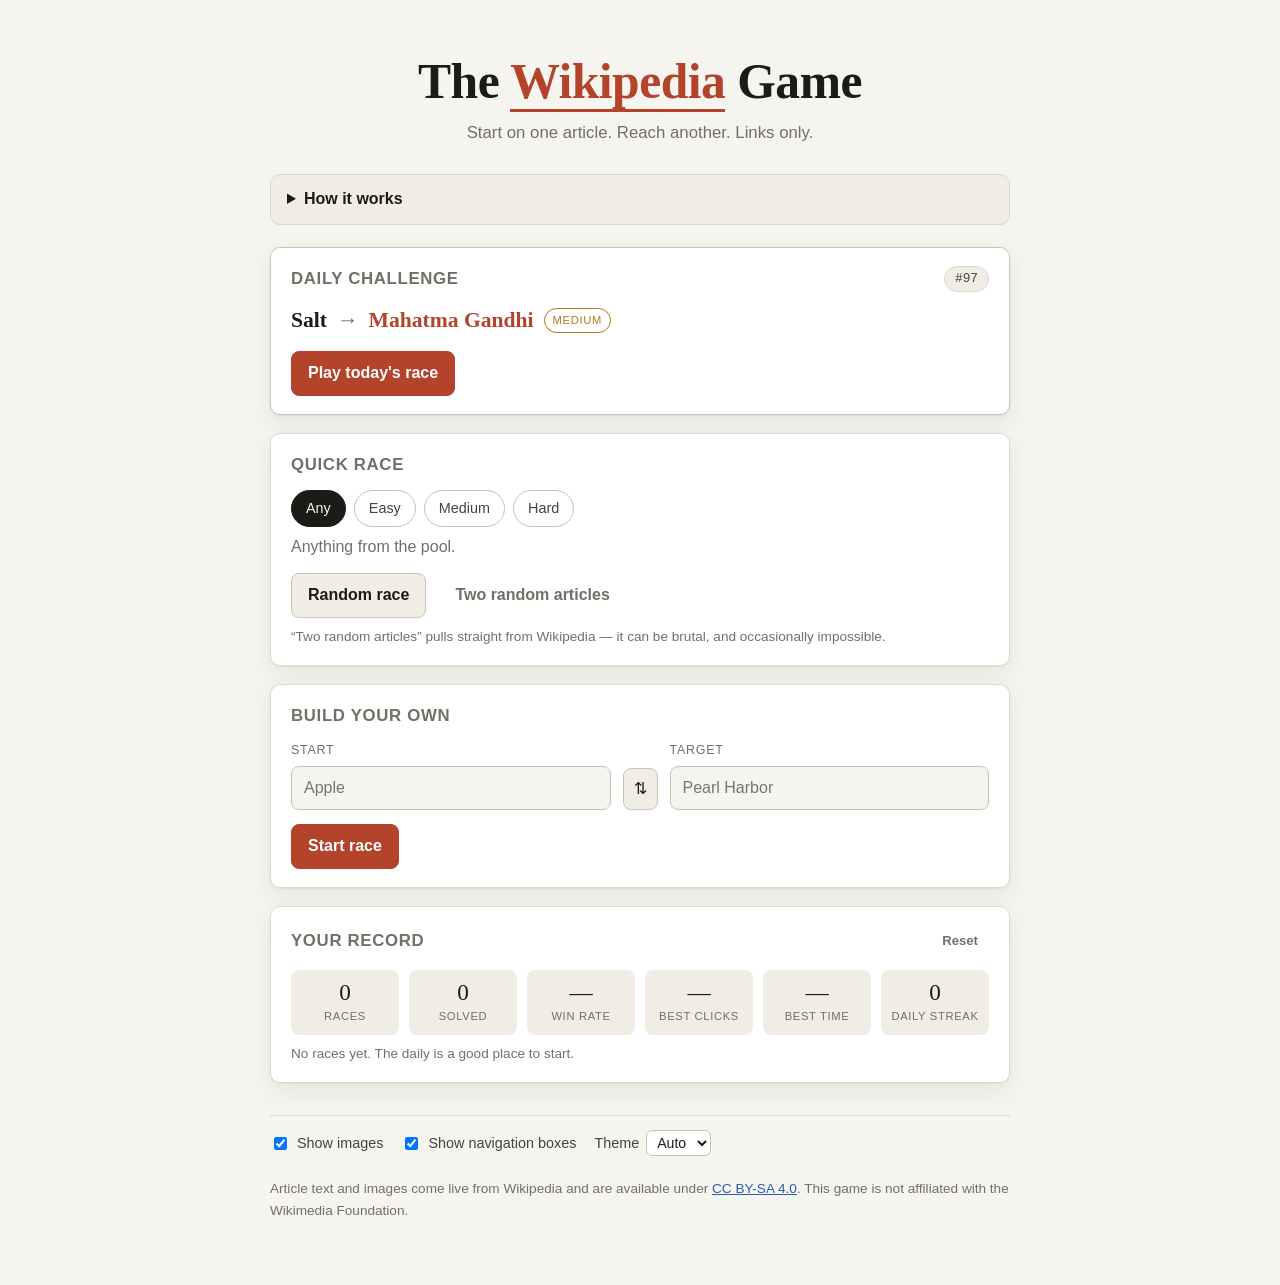
==== index.html @ 2cd2e1e2 "Add files via upload" ====
<!doctype html>
<html lang="en">
<head>
<meta charset="utf-8">
<meta name="viewport" content="width=device-width, initial-scale=1, viewport-fit=cover">
<title>The Wikipedia Game</title>
<meta name="description" content="Race from one Wikipedia article to another using only the links on the page. Daily challenge, custom races, and shareable challenge links.">
<meta name="color-scheme" content="light dark">
<meta property="og:title" content="The Wikipedia Game">
<meta property="og:description" content="Start on one article. Reach another. Links only.">
<link rel="icon" href="data:image/svg+xml,%3Csvg xmlns='http://www.w3.org/2000/svg' viewBox='0 0 100 100'%3E%3Ctext y='.9em' font-size='88'%3E%F0%9F%8F%81%3C/text%3E%3C/svg%3E">
<link rel="stylesheet" href="css/style.css">
</head>
<body>
<a class="skip-link" href="#main">Skip to content</a>

<main id="main">

  <!-- ================= HOME ================= -->
  <section class="screen" id="screen-home" hidden>
    <header class="hero">
      <h1 class="logo">The <em>Wikipedia</em> Game</h1>
      <p class="tagline">Start on one article. Reach another. Links only.</p>
    </header>

    <details class="rules">
      <summary>How it works</summary>
      <ol>
        <li>You are dropped on a Wikipedia article.</li>
        <li>You are given a target article.</li>
        <li>Get there by clicking links inside the article — nothing else.</li>
        <li>No search box, no URL bar, no back-button-into-Google. Fewest clicks and fastest time win.</li>
      </ol>
      <p class="rules-note">Everyone who opens the same challenge link races the exact same board.</p>
    </details>

    <section class="card card-daily" id="daily-card">
      <div class="card-head">
        <h2>Daily Challenge</h2>
        <span class="pill" id="daily-number">#1</span>
      </div>
      <div class="matchup" id="daily-matchup"></div>
      <div class="card-foot">
        <button class="btn btn-primary" id="btn-daily">Play today's race</button>
        <p class="muted" id="daily-status"></p>
      </div>
    </section>

    <section class="card">
      <div class="card-head"><h2>Quick race</h2></div>
      <div class="chips" role="radiogroup" aria-label="Difficulty">
        <button class="chip is-on" role="radio" aria-checked="true" data-difficulty="any">Any</button>
        <button class="chip" role="radio" aria-checked="false" data-difficulty="easy">Easy</button>
        <button class="chip" role="radio" aria-checked="false" data-difficulty="medium">Medium</button>
        <button class="chip" role="radio" aria-checked="false" data-difficulty="hard">Hard</button>
      </div>
      <p class="muted" id="difficulty-hint"></p>
      <div class="card-foot">
        <button class="btn" id="btn-random">Random race</button>
        <button class="btn btn-ghost" id="btn-wild">Two random articles</button>
      </div>
      <p class="muted small">“Two random articles” pulls straight from Wikipedia — it can be brutal, and occasionally impossible.</p>
    </section>

    <section class="card">
      <div class="card-head"><h2>Build your own</h2></div>
      <div class="custom-grid">
        <div class="field">
          <label for="input-start">Start</label>
          <div class="combo" data-combo="start">
            <input id="input-start" type="text" autocomplete="off" spellcheck="false" placeholder="Apple">
            <ul class="suggestions" role="listbox" hidden></ul>
          </div>
        </div>
        <button class="btn btn-icon" id="btn-swap" title="Swap start and target" aria-label="Swap start and target">⇅</button>
        <div class="field">
          <label for="input-target">Target</label>
          <div class="combo" data-combo="target">
            <input id="input-target" type="text" autocomplete="off" spellcheck="false" placeholder="Pearl Harbor">
            <ul class="suggestions" role="listbox" hidden></ul>
          </div>
        </div>
      </div>
      <div class="card-foot">
        <button class="btn btn-primary" id="btn-custom">Start race</button>
        <p class="muted" id="custom-status"></p>
      </div>
    </section>

    <section class="card" id="stats-card">
      <div class="card-head">
        <h2>Your record</h2>
        <button class="btn btn-ghost small" id="btn-reset-stats">Reset</button>
      </div>
      <div class="stat-grid" id="stat-grid"></div>
      <div id="history"></div>
    </section>

    <footer class="site-foot">
      <div class="settings">
        <label class="switch"><input type="checkbox" id="opt-images"> <span>Show images</span></label>
        <label class="switch"><input type="checkbox" id="opt-navboxes"> <span>Show navigation boxes</span></label>
        <label class="switch select"><span>Theme</span>
          <select id="opt-theme">
            <option value="auto">Auto</option>
            <option value="light">Light</option>
            <option value="dark">Dark</option>
          </select>
        </label>
      </div>
      <p class="muted small">
        Article text and images come live from Wikipedia and are available under
        <a href="https://creativecommons.org/licenses/by-sa/4.0/" target="_blank" rel="noopener">CC BY-SA 4.0</a>.
        This game is not affiliated with the Wikimedia Foundation.
      </p>
    </footer>
  </section>

  <!-- ================= RACE ================= -->
  <section class="screen screen-race" id="screen-race" hidden>
    <div class="hud">
      <div class="hud-row hud-top">
        <button class="btn btn-ghost hud-quit" id="btn-quit" title="Leave the race">✕</button>
        <div class="hud-target">
          <span class="hud-label">Target</span>
          <strong id="hud-target-title"></strong>
        </div>
        <div class="hud-clock">
          <span class="hud-time" id="hud-time">0:00.0</span>
          <span class="hud-clicks"><span id="hud-clicks">0</span> clicks</span>
        </div>
      </div>
      <div class="hud-row hud-trail">
        <button class="btn btn-mini" id="btn-back" title="Go back one article">← Back</button>
        <nav class="trail" id="trail" aria-label="Your path"></nav>
        <div class="hud-actions">
          <button class="btn btn-mini" id="btn-peek" title="Peek at the target (+15s)">Peek +15s</button>
          <button class="btn btn-mini btn-danger" id="btn-giveup">Give up</button>
        </div>
      </div>
      <div class="challenge-banner" id="challenge-banner" hidden></div>
    </div>

    <div class="article-wrap" id="article-wrap">
      <article class="article-host" id="article-host"></article>
      <div class="loading" id="loading" hidden><span class="spinner"></span><span>Loading…</span></div>
    </div>
  </section>

</main>

<!-- ================= RESULT ================= -->
<div class="modal" id="modal-result" hidden>
  <div class="modal-card" role="dialog" aria-modal="true" aria-labelledby="result-title">
    <h2 id="result-title"></h2>
    <p class="result-matchup" id="result-matchup"></p>
    <div class="result-stats" id="result-stats"></div>
    <div class="result-challenge" id="result-challenge" hidden></div>
    <div class="result-path" id="result-path"></div>
    <label class="name-field" for="input-name">
      <span>Sign your challenge (optional)</span>
      <input id="input-name" type="text" maxlength="24" autocomplete="nickname" placeholder="Your name">
    </label>
    <div class="result-actions">
      <button class="btn btn-primary" id="btn-copy-challenge">Copy challenge link</button>
      <button class="btn" id="btn-copy-result">Copy result</button>
    </div>
    <div class="result-actions">
      <button class="btn btn-ghost" id="btn-again">Play again</button>
      <button class="btn btn-ghost" id="btn-new">New race</button>
      <button class="btn btn-ghost" id="btn-home">Home</button>
    </div>
  </div>
</div>

<!-- ================= PEEK ================= -->
<div class="modal" id="modal-peek" hidden>
  <div class="modal-card" role="dialog" aria-modal="true" aria-labelledby="peek-title">
    <h2 id="peek-title">Target</h2>
    <div id="peek-body"></div>
    <div class="result-actions">
      <button class="btn btn-primary" id="btn-peek-close">Back to the race</button>
    </div>
  </div>
</div>

<!-- ================= CONFIRM ================= -->
<div class="modal" id="modal-confirm" hidden>
  <div class="modal-card modal-narrow" role="dialog" aria-modal="true" aria-labelledby="confirm-title">
    <h2 id="confirm-title"></h2>
    <p id="confirm-body"></p>
    <div class="result-actions">
      <button class="btn btn-primary" id="btn-confirm-yes">Confirm</button>
      <button class="btn btn-ghost" id="btn-confirm-no">Cancel</button>
    </div>
  </div>
</div>

<div class="toast" id="toast" hidden></div>

<script type="module" src="js/app.js"></script>
</body>
</html>
---- css/style.css ----
/* =====================================================================
   The Wikipedia Game
   ===================================================================== */

:root {
  --bg: #f6f4ee;
  --surface: #ffffff;
  --surface-2: #f0ede4;
  --ink: #1c1b18;
  --ink-2: #45433d;
  --muted: #726f66;
  --line: #ddd9cd;
  --line-2: #c8c3b3;
  --link: #2a5db0;
  --link-visited: #6b4ea8;
  --accent: #b4432c;
  --accent-ink: #fff;
  --good: #1f7a44;
  --bad: #a52f24;
  --shadow: 0 1px 2px rgba(28, 27, 24, .06), 0 8px 24px rgba(28, 27, 24, .07);
  --radius: 10px;
  --serif: "Iowan Old Style", "Palatino Linotype", Palatino, Georgia, "Times New Roman", serif;
  --sans: -apple-system, BlinkMacSystemFont, "Segoe UI", Inter, Roboto, Helvetica, Arial, sans-serif;
  --mono: ui-monospace, SFMono-Regular, Menlo, Consolas, monospace;
}

@media (prefers-color-scheme: dark) {
  :root:not([data-theme="light"]) {
    --bg: #16161a;
    --surface: #1e1e23;
    --surface-2: #26262c;
    --ink: #ece9e3;
    --ink-2: #c6c2ba;
    --muted: #918d85;
    --line: #33333b;
    --line-2: #44444e;
    --link: #79a9ef;
    --link-visited: #b79bea;
    --accent: #e0684a;
    --accent-ink: #1a1008;
    --good: #56c98a;
    --bad: #ef7b6e;
    --shadow: 0 1px 2px rgba(0, 0, 0, .4), 0 10px 30px rgba(0, 0, 0, .35);
  }
}

:root[data-theme="dark"] {
  --bg: #16161a;
  --surface: #1e1e23;
  --surface-2: #26262c;
  --ink: #ece9e3;
  --ink-2: #c6c2ba;
  --muted: #918d85;
  --line: #33333b;
  --line-2: #44444e;
  --link: #79a9ef;
  --link-visited: #b79bea;
  --accent: #e0684a;
  --accent-ink: #1a1008;
  --good: #56c98a;
  --bad: #ef7b6e;
  --shadow: 0 1px 2px rgba(0, 0, 0, .4), 0 10px 30px rgba(0, 0, 0, .35);
}

* { box-sizing: border-box; }

/* Layout rules below use display:flex/grid, which would otherwise beat the
   user-agent [hidden] rule. */
[hidden] { display: none !important; }

html, body {
  margin: 0;
  padding: 0;
  background: var(--bg);
  color: var(--ink);
  font-family: var(--sans);
  font-size: 16px;
  line-height: 1.55;
  -webkit-text-size-adjust: 100%;
}

body.in-race { overflow: hidden; }

.skip-link {
  position: absolute;
  left: -999px;
}
.skip-link:focus {
  left: 8px; top: 8px; z-index: 99;
  background: var(--surface); padding: 8px 12px; border-radius: 8px;
}

.sr-only { position: absolute; width: 1px; height: 1px; overflow: hidden; clip: rect(0 0 0 0); }

/* ------------------------------------------------------------ home ---- */

#screen-home {
  max-width: 780px;
  margin: 0 auto;
  padding: 32px 20px 64px;
}

.hero { text-align: center; margin: 24px 0 28px; }

.logo {
  font-family: var(--serif);
  font-size: clamp(2rem, 7vw, 3.1rem);
  line-height: 1.05;
  margin: 0;
  letter-spacing: -.01em;
}
.logo em {
  font-style: normal;
  color: var(--accent);
  border-bottom: 3px solid currentColor;
}
.tagline {
  margin: 12px 0 0;
  color: var(--muted);
  font-size: 1.05rem;
}

.rules {
  background: var(--surface-2);
  border: 1px solid var(--line);
  border-radius: var(--radius);
  padding: 12px 16px;
  margin-bottom: 22px;
}
.rules > summary { cursor: pointer; font-weight: 600; }
.rules ol { margin: 12px 0 0; padding-left: 20px; color: var(--ink-2); }
.rules li { margin: 4px 0; }
.rules-note { color: var(--muted); font-size: .9rem; margin-bottom: 0; }

.card {
  background: var(--surface);
  border: 1px solid var(--line);
  border-radius: var(--radius);
  box-shadow: var(--shadow);
  padding: 18px 20px;
  margin-bottom: 18px;
}
.card-head {
  display: flex; align-items: center; justify-content: space-between; gap: 12px;
  margin-bottom: 12px;
}
.card-head h2 {
  margin: 0;
  font-size: 1.05rem;
  letter-spacing: .04em;
  text-transform: uppercase;
  color: var(--muted);
}
.card-daily { border-color: var(--line-2); }
.card-foot {
  display: flex; align-items: center; gap: 12px; flex-wrap: wrap;
  margin-top: 14px;
}

.pill {
  font-family: var(--mono);
  font-size: .8rem;
  background: var(--surface-2);
  border: 1px solid var(--line);
  border-radius: 999px;
  padding: 2px 10px;
  color: var(--ink-2);
}

.matchup-inner {
  display: flex; align-items: center; gap: 10px; flex-wrap: wrap;
  font-family: var(--serif);
  font-size: 1.35rem;
}
.node { font-weight: 600; }
.node-target { color: var(--accent); }
.arrow { color: var(--muted); }

.tag {
  font-family: var(--sans);
  font-size: .7rem;
  text-transform: uppercase;
  letter-spacing: .06em;
  padding: 3px 8px;
  border-radius: 999px;
  border: 1px solid var(--line-2);
  color: var(--muted);
}
.tag-easy { color: var(--good); border-color: currentColor; }
.tag-medium { color: #b1791f; border-color: currentColor; }
.tag-hard { color: var(--bad); border-color: currentColor; }
.tag-name { color: var(--ink-2); }

/* buttons */
.btn {
  font: inherit;
  font-weight: 550;
  padding: 9px 16px;
  border-radius: 8px;
  border: 1px solid var(--line-2);
  background: var(--surface-2);
  color: var(--ink);
  cursor: pointer;
  transition: background .12s ease, border-color .12s ease, transform .06s ease;
}
.btn:hover:not(:disabled) { border-color: var(--muted); }
.btn:active:not(:disabled) { transform: translateY(1px); }
.btn:disabled { opacity: .45; cursor: default; }
.btn-primary {
  background: var(--accent); border-color: var(--accent); color: var(--accent-ink);
}
.btn-primary:hover:not(:disabled) { filter: brightness(1.08); }
.btn-ghost { background: transparent; border-color: transparent; color: var(--muted); }
.btn-ghost:hover:not(:disabled) { background: var(--surface-2); color: var(--ink); }
.btn-danger { color: var(--bad); }
.btn.small, .btn-mini { padding: 5px 10px; font-size: .82rem; }
.btn-icon { padding: 8px 10px; align-self: end; }

.chips { display: flex; gap: 8px; flex-wrap: wrap; }
.chip {
  font: inherit; font-size: .9rem;
  padding: 6px 14px; border-radius: 999px;
  border: 1px solid var(--line-2); background: transparent; color: var(--ink-2);
  cursor: pointer;
}
.chip.is-on { background: var(--ink); color: var(--bg); border-color: var(--ink); }

.muted { color: var(--muted); margin: 8px 0 0; }
.small { font-size: .85rem; }
.sub {
  font-size: .78rem; text-transform: uppercase; letter-spacing: .07em;
  color: var(--muted); margin: 18px 0 8px;
}

/* custom race */
.custom-grid {
  display: grid;
  grid-template-columns: 1fr auto 1fr;
  gap: 12px;
  align-items: end;
}
.field label {
  display: block; font-size: .78rem; text-transform: uppercase;
  letter-spacing: .06em; color: var(--muted); margin-bottom: 5px;
}
.combo { position: relative; }
.combo input {
  font: inherit; width: 100%;
  padding: 9px 12px;
  border: 1px solid var(--line-2);
  border-radius: 8px;
  background: var(--bg);
  color: var(--ink);
}
.combo input:focus { outline: 2px solid var(--link); outline-offset: -1px; }
.suggestions {
  position: absolute; z-index: 20; top: calc(100% + 4px); left: 0; right: 0;
  margin: 0; padding: 4px; list-style: none;
  background: var(--surface); border: 1px solid var(--line-2);
  border-radius: 8px; box-shadow: var(--shadow);
  max-height: 260px; overflow-y: auto;
}
.suggestion { padding: 7px 10px; border-radius: 6px; cursor: pointer; }
.suggestion:hover, .suggestion.is-active { background: var(--surface-2); }
.s-title { display: block; font-weight: 550; }
.s-desc { display: block; font-size: .8rem; color: var(--muted); }

/* stats */
.stat-grid {
  display: grid;
  grid-template-columns: repeat(auto-fit, minmax(92px, 1fr));
  gap: 10px;
}
.stat {
  background: var(--surface-2);
  border-radius: 8px;
  padding: 10px 8px;
  text-align: center;
}
.stat-value { display: block; font-family: var(--serif); font-size: 1.45rem; line-height: 1.1; }
.stat-label {
  display: block; font-size: .7rem; text-transform: uppercase;
  letter-spacing: .06em; color: var(--muted); margin-top: 3px;
}

.history { list-style: none; margin: 0; padding: 0; }
.history li {
  display: flex; align-items: center; gap: 10px;
  padding: 6px 0; border-bottom: 1px solid var(--line);
  font-size: .92rem;
}
.history li:last-child { border-bottom: 0; }
.h-mark { width: 1em; color: var(--good); }
.history li.lost .h-mark { color: var(--bad); }
.h-race {
  font: inherit; flex: 1; text-align: left; background: none; border: 0;
  color: var(--link); cursor: pointer; padding: 0;
  overflow: hidden; text-overflow: ellipsis; white-space: nowrap;
}
.h-race:hover { text-decoration: underline; }
.h-score { color: var(--muted); font-family: var(--mono); font-size: .8rem; }

.site-foot { margin-top: 32px; }
.settings {
  display: flex; gap: 18px; flex-wrap: wrap;
  padding: 14px 0; border-top: 1px solid var(--line);
}
.switch { display: flex; align-items: center; gap: 7px; font-size: .9rem; color: var(--ink-2); }
.switch select {
  font: inherit; font-size: .88rem; padding: 3px 6px;
  border: 1px solid var(--line-2); border-radius: 6px;
  background: var(--surface); color: var(--ink);
}
.site-foot a { color: var(--link); }

/* ------------------------------------------------------------ race ---- */

.screen-race {
  position: fixed; inset: 0;
  display: flex; flex-direction: column;
  background: var(--bg);
}

.hud {
  flex: 0 0 auto;
  background: var(--surface);
  border-bottom: 1px solid var(--line-2);
  box-shadow: 0 1px 6px rgba(0, 0, 0, .08);
  padding: 8px max(12px, env(safe-area-inset-left)) 8px;
  z-index: 10;
}
.hud-row { display: flex; align-items: center; gap: 12px; }
.hud-top { padding-bottom: 6px; }
.hud-quit { font-size: 1.1rem; line-height: 1; padding: 6px 10px; }
.hud-target { flex: 1; min-width: 0; }
.hud-label {
  display: block; font-size: .65rem; text-transform: uppercase;
  letter-spacing: .1em; color: var(--muted);
}
.hud-target strong {
  display: block;
  font-family: var(--serif);
  font-size: clamp(1.05rem, 3.4vw, 1.5rem);
  color: var(--accent);
  line-height: 1.15;
  overflow: hidden; text-overflow: ellipsis; white-space: nowrap;
}
.hud-clock { text-align: right; }
.hud-time {
  display: block; font-family: var(--mono);
  font-size: clamp(1.05rem, 3.6vw, 1.45rem);
  font-variant-numeric: tabular-nums;
}
.hud-clicks { font-size: .75rem; color: var(--muted); }

.hud-trail { gap: 8px; }
.trail {
  flex: 1; min-width: 0;
  display: flex; align-items: center; gap: 5px;
  overflow-x: auto; scrollbar-width: none;
  white-space: nowrap;
  padding: 2px 0;
}
.trail::-webkit-scrollbar { display: none; }
.crumb {
  font: inherit; font-size: .8rem;
  background: var(--surface-2); border: 1px solid var(--line);
  border-radius: 999px; padding: 3px 10px; color: var(--ink-2);
  cursor: pointer; max-width: 190px;
  overflow: hidden; text-overflow: ellipsis; white-space: nowrap;
}
.crumb:hover:not(:disabled) { border-color: var(--muted); }
.crumb.is-current {
  background: var(--ink); color: var(--bg); border-color: var(--ink);
  opacity: 1; cursor: default;
}
.crumb:disabled:not(.is-current) { opacity: .6; cursor: default; }
.crumb-sep { color: var(--muted); font-size: .8rem; }
.hud-actions { display: flex; gap: 6px; flex: 0 0 auto; }

.challenge-banner {
  display: flex; align-items: center; gap: 8px;
  margin-top: 8px; padding: 6px 12px;
  background: var(--surface-2); border: 1px dashed var(--line-2);
  border-radius: 8px; font-size: .87rem; color: var(--ink-2);
}

.article-wrap {
  flex: 1 1 auto;
  overflow-y: auto;
  overscroll-behavior: contain;
  position: relative;
  padding: 0 max(16px, env(safe-area-inset-left)) 80px;
}
.article-host {
  max-width: 720px;
  margin: 0 auto;
  padding-top: 22px;
}

.loading {
  position: sticky; bottom: 20px;
  width: max-content; margin: 0 auto;
  display: flex; align-items: center; gap: 10px;
  background: var(--ink); color: var(--bg);
  padding: 8px 18px; border-radius: 999px;
  font-size: .88rem; box-shadow: var(--shadow);
}
.spinner {
  width: 13px; height: 13px; border-radius: 50%;
  border: 2px solid currentColor; border-top-color: transparent;
  animation: spin .7s linear infinite;
}
@keyframes spin { to { transform: rotate(360deg); } }
@media (prefers-reduced-motion: reduce) { .spinner { animation-duration: 2s; } }

/* ------------------------------------------------- article rendering -- */

.article-title {
  font-family: var(--serif);
  font-size: clamp(1.8rem, 6vw, 2.4rem);
  line-height: 1.15;
  margin: 0;
  padding-bottom: 6px;
  border-bottom: 1px solid var(--line-2);
}
.article-meta {
  margin: 6px 0 18px;
  font-size: .75rem; text-transform: uppercase; letter-spacing: .07em;
  color: var(--muted);
}

.wg-article {
  font-family: var(--serif);
  font-size: 1.03rem;
  line-height: 1.62;
  color: var(--ink);
}
.wg-article p { margin: 0 0 .85em; }
.wg-article h2, .wg-article h3, .wg-article h4, .wg-article h5 {
  font-family: var(--serif);
  line-height: 1.25;
  margin: 1.5em 0 .5em;
}
.wg-article h2 { font-size: 1.5rem; border-bottom: 1px solid var(--line); padding-bottom: 4px; }
.wg-article h3 { font-size: 1.2rem; }
.wg-article h4 { font-size: 1.05rem; }
.wg-article ul, .wg-article ol { margin: 0 0 .9em; padding-left: 1.5em; }
.wg-article li { margin: .18em 0; }
.wg-article dl { margin: 0 0 .9em; }
.wg-article dd { margin-left: 1.4em; }
.wg-article blockquote {
  margin: 0 0 .9em; padding-left: 14px;
  border-left: 3px solid var(--line-2); color: var(--ink-2);
}
.wg-article hr { border: 0; border-top: 1px solid var(--line); margin: 1.4em 0; }
.wg-article code, .wg-article pre { font-family: var(--mono); font-size: .88em; }
.wg-article pre {
  background: var(--surface-2); padding: 10px 12px;
  border-radius: 6px; overflow-x: auto;
}
.wg-article sup, .wg-article sub { line-height: 0; }

/* links */
.wg-article a.wg-link {
  color: var(--link);
  text-decoration: none;
  cursor: pointer;
  border-bottom: 1px solid color-mix(in srgb, var(--link) 32%, transparent);
}
.wg-article a.wg-link:hover {
  color: var(--accent);
  border-bottom-color: var(--accent);
  background: color-mix(in srgb, var(--accent) 10%, transparent);
}
.wg-article a.wg-link:focus-visible {
  outline: 2px solid var(--accent); outline-offset: 2px; border-radius: 2px;
}
.wg-article a.wg-link.wg-seen {
  color: var(--link-visited);
  border-bottom-color: color-mix(in srgb, var(--link-visited) 32%, transparent);
}
.wg-article a.wg-anchor { color: var(--muted); text-decoration: none; cursor: pointer; }
.wg-article .wg-nolink { color: inherit; }

/* hatnotes, quotes, boxes */
.wg-article .hatnote, .wg-article .dablink {
  font-size: .92em; font-style: italic; color: var(--muted);
  margin: 0 0 .8em; padding-left: 1.4em;
}
.wg-article .toc, .wg-article #toc { display: none; }

/* images */
.wg-article img { max-width: 100%; height: auto; }
.wg-article figure,
.wg-article .thumb {
  margin: 0 0 1em 1.2em;
  float: right;
  clear: right;
  max-width: min(300px, 45%);
  background: var(--surface-2);
  border: 1px solid var(--line);
  border-radius: 6px;
  padding: 6px;
}
.wg-article figure figcaption,
.wg-article .thumbcaption {
  font-family: var(--sans);
  font-size: .78rem;
  line-height: 1.4;
  color: var(--muted);
  padding: 5px 2px 0;
}
.wg-article .thumbinner { width: auto !important; }
.wg-article .mw-halign-left, .wg-article .tleft { float: left; clear: left; margin: 0 1.2em 1em 0; }
.wg-article .mw-halign-center, .wg-article .tnone { float: none; margin: 0 auto 1em; max-width: 100%; }
.wg-article .gallery { list-style: none; padding: 0; display: flex; flex-wrap: wrap; gap: 10px; }
.wg-article .gallerybox { max-width: 160px; font-size: .78rem; }

/* infobox */
.wg-article .infobox,
.wg-article table.infobox {
  float: right; clear: right;
  width: min(300px, 46%);
  margin: 0 0 1em 1.2em;
  font-family: var(--sans);
  font-size: .8rem;
  line-height: 1.45;
  background: var(--surface-2);
  border: 1px solid var(--line-2);
  border-radius: 8px;
  border-collapse: collapse;
  overflow: hidden;
}
.wg-article .infobox th, .wg-article .infobox td {
  padding: 5px 8px; vertical-align: top; text-align: left;
  border-bottom: 1px solid var(--line);
}
.wg-article .infobox .infobox-title,
.wg-article .infobox caption {
  font-family: var(--serif); font-size: 1.05rem; font-weight: 600;
  text-align: center; padding: 8px;
  background: var(--line); color: var(--ink);
}
.wg-article .infobox-image, .wg-article .infobox img { text-align: center; }

/* tables */
.wg-article table.wikitable {
  border-collapse: collapse;
  font-family: var(--sans);
  font-size: .85rem;
  margin: 0 0 1.2em;
  display: block; overflow-x: auto; max-width: 100%;
}
.wg-article table.wikitable th, .wg-article table.wikitable td {
  border: 1px solid var(--line-2); padding: 5px 9px; text-align: left;
}
.wg-article table.wikitable th { background: var(--surface-2); }

/* navboxes, collapsed */
.wg-navbox {
  margin: 1.2em 0 0;
  border: 1px solid var(--line);
  border-radius: 8px;
  background: var(--surface-2);
  font-family: var(--sans);
  font-size: .82rem;
}
.wg-navbox > summary {
  cursor: pointer; padding: 8px 12px; color: var(--muted);
  list-style-position: inside;
}
.wg-navbox[open] > summary { border-bottom: 1px solid var(--line); color: var(--ink-2); }
.wg-navbox .navbox { padding: 10px 12px; width: 100%; border-collapse: collapse; }
.wg-navbox td, .wg-navbox th { padding: 3px 6px; text-align: left; vertical-align: top; }
.wg-navbox .navbox-title { font-weight: 600; }
.wg-navbox ul { list-style: none; padding: 0; margin: 0; display: flex; flex-wrap: wrap; gap: 4px 12px; }


/* Inline-coloured Wikipedia cells assume dark text; keep them legible when
   the game is in dark mode. */
:root[data-theme="dark"] .wg-article .wg-tinted,
:root[data-theme="dark"] .wg-article .wg-tinted .wg-nolink { color: #17171a; }
:root[data-theme="dark"] .wg-article .wg-tinted a.wg-link {
  color: #10367c;
  border-bottom-color: rgba(16, 54, 124, .4);
}
@media (prefers-color-scheme: dark) {
  :root:not([data-theme="light"]) .wg-article .wg-tinted,
  :root:not([data-theme="light"]) .wg-article .wg-tinted .wg-nolink { color: #17171a; }
  :root:not([data-theme="light"]) .wg-article .wg-tinted a.wg-link {
    color: #10367c;
    border-bottom-color: rgba(16, 54, 124, .4);
  }
}

/* ---------------------------------------------------------- modals ---- */

.modal {
  position: fixed; inset: 0; z-index: 60;
  display: flex; align-items: center; justify-content: center;
  padding: 20px;
  background: color-mix(in srgb, var(--ink) 55%, transparent);
  backdrop-filter: blur(3px);
}
.modal-card {
  background: var(--surface);
  border: 1px solid var(--line-2);
  border-radius: 14px;
  box-shadow: var(--shadow);
  padding: 24px;
  width: min(560px, 100%);
  max-height: 88vh;
  overflow-y: auto;
}
.modal-card h2 {
  font-family: var(--serif);
  font-size: 1.9rem;
  margin: 0 0 6px;
}
.result-matchup { margin: 0 0 16px; }
.result-matchup .matchup-inner { font-size: 1.1rem; }
.result-stats {
  display: grid; grid-template-columns: repeat(auto-fit, minmax(90px, 1fr));
  gap: 10px; margin-bottom: 14px;
}
.result-challenge {
  background: var(--surface-2); border-radius: 8px;
  padding: 10px 14px; margin-bottom: 14px; font-size: .92rem;
}
.result-challenge p { margin: 3px 0; }
.path-chain {
  font-family: var(--serif); font-size: .95rem; line-height: 1.6;
  background: var(--surface-2); border-radius: 8px; padding: 10px 14px;
  margin: 0 0 16px;
  word-break: break-word;
}
.name-field { display: block; margin: 0 0 12px; }
.name-field span {
  display: block; font-size: .72rem; text-transform: uppercase;
  letter-spacing: .07em; color: var(--muted); margin-bottom: 4px;
}
.name-field input {
  font: inherit; width: 100%; padding: 8px 12px;
  border: 1px solid var(--line-2); border-radius: 8px;
  background: var(--bg); color: var(--ink);
}

.result-actions { display: flex; gap: 10px; flex-wrap: wrap; margin-bottom: 10px; }
.result-actions:last-child { margin-bottom: 0; }

.modal-narrow { width: min(400px, 100%); }
.modal-narrow p { color: var(--ink-2); margin: 0 0 16px; }

.peek-img { max-width: 160px; float: right; margin: 0 0 10px 14px; border-radius: 8px; }
.peek-desc { color: var(--muted); font-style: italic; margin: 0 0 8px; }
.peek-extract { font-family: var(--serif); line-height: 1.55; }

.toast {
  position: fixed; left: 50%; bottom: 26px; transform: translateX(-50%);
  z-index: 80;
  background: var(--ink); color: var(--bg);
  padding: 10px 18px; border-radius: 999px;
  box-shadow: var(--shadow); font-size: .9rem;
  max-width: min(440px, 90vw); text-align: center;
}

/* ------------------------------------------------------------ mobile -- */

@media (max-width: 640px) {
  .custom-grid { grid-template-columns: 1fr; }
  .btn-icon { justify-self: center; }
  .wg-article figure,
  .wg-article .thumb,
  .wg-article .infobox,
  .wg-article table.infobox {
    float: none; width: auto; max-width: 100%; margin: 0 0 1em;
  }
  .hud-trail { flex-wrap: wrap; }
  /* `flex: 1` would ignore a width, so give the trail its own row by basis. */
  .trail { order: 3; flex: 1 1 100%; }
  .hud-actions { margin-left: auto; }
  .crumb { max-width: 140px; }
  .article-host { padding-top: 16px; }
}
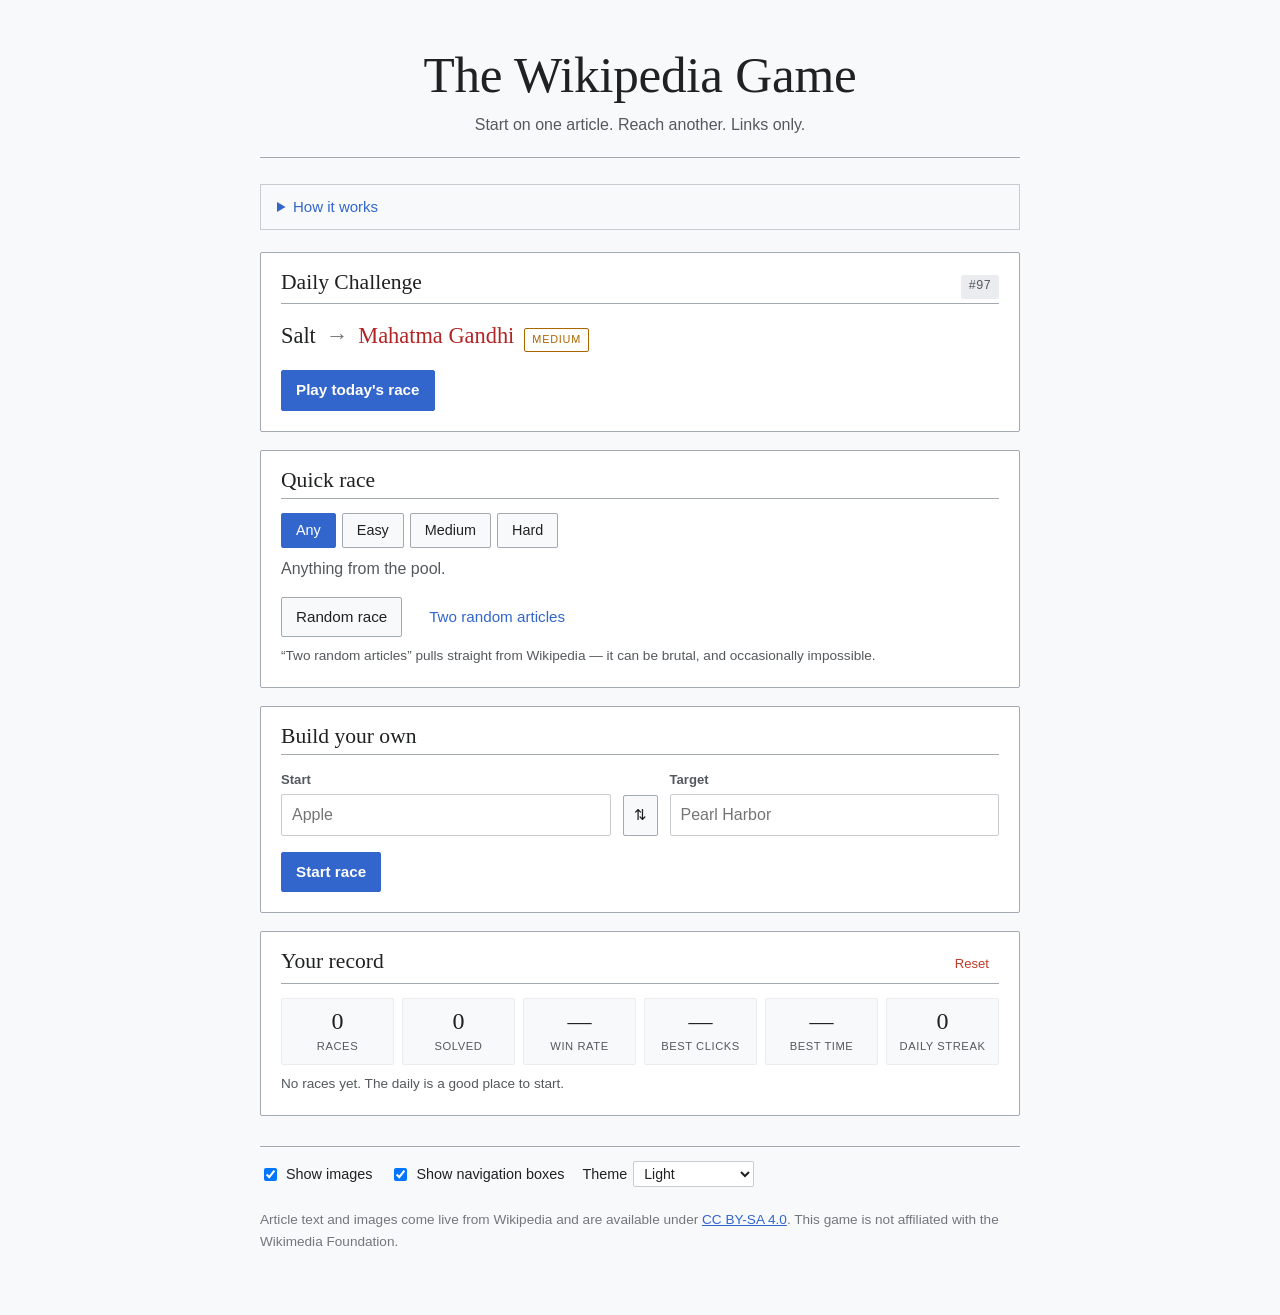
==== commit 567108fa: "Add files via upload" ====
--- a/index.html
+++ b/index.html
@@ -1,11 +1,11 @@
 <!doctype html>
-<html lang="en">
+<html lang="en" data-theme="light">
 <head>
 <meta charset="utf-8">
 <meta name="viewport" content="width=device-width, initial-scale=1, viewport-fit=cover">
 <title>The Wikipedia Game</title>
 <meta name="description" content="Race from one Wikipedia article to another using only the links on the page. Daily challenge, custom races, and shareable challenge links.">
-<meta name="color-scheme" content="light dark">
+<meta name="color-scheme" content="light">
 <meta property="og:title" content="The Wikipedia Game">
 <meta property="og:description" content="Start on one article. Reach another. Links only.">
 <link rel="icon" href="data:image/svg+xml,%3Csvg xmlns='http://www.w3.org/2000/svg' viewBox='0 0 100 100'%3E%3Ctext y='.9em' font-size='88'%3E%F0%9F%8F%81%3C/text%3E%3C/svg%3E">
@@ -90,7 +90,7 @@
     <section class="card" id="stats-card">
       <div class="card-head">
         <h2>Your record</h2>
-        <button class="btn btn-ghost small" id="btn-reset-stats">Reset</button>
+        <button class="btn btn-ghost btn-danger small" id="btn-reset-stats">Reset</button>
       </div>
       <div class="stat-grid" id="stat-grid"></div>
       <div id="history"></div>
@@ -102,9 +102,9 @@
         <label class="switch"><input type="checkbox" id="opt-navboxes"> <span>Show navigation boxes</span></label>
         <label class="switch select"><span>Theme</span>
           <select id="opt-theme">
-            <option value="auto">Auto</option>
             <option value="light">Light</option>
             <option value="dark">Dark</option>
+            <option value="auto">Match system</option>
           </select>
         </label>
       </div>
@@ -114,6 +114,27 @@
         This game is not affiliated with the Wikimedia Foundation.
       </p>
     </footer>
+  </section>
+
+  <!-- ============== CHALLENGE LANDING ============== -->
+  <section class="screen" id="screen-challenge" hidden>
+    <div class="challenge-card">
+      <p class="challenge-kicker" id="challenge-kicker">You have been challenged</p>
+      <h1 class="challenge-who" id="challenge-who"></h1>
+      <div class="matchup" id="challenge-matchup"></div>
+      <div class="result-stats" id="challenge-stats"></div>
+
+      <details class="spoiler" id="challenge-path" hidden>
+        <summary>Show the route they took <span class="spoiler-warn">spoiler</span></summary>
+        <p class="path-chain" id="challenge-path-chain"></p>
+      </details>
+
+      <div class="challenge-actions">
+        <button class="btn btn-primary btn-big" id="btn-accept">Race it</button>
+        <button class="btn btn-ghost" id="btn-challenge-home">Not now</button>
+      </div>
+      <p class="muted small">Same start, same target, same rules. Clock starts when the first article loads.</p>
+    </div>
   </section>
 
   <!-- ================= RACE ================= -->
@@ -165,6 +186,7 @@
       <button class="btn btn-primary" id="btn-copy-challenge">Copy challenge link</button>
       <button class="btn" id="btn-copy-result">Copy result</button>
     </div>
+    <p class="muted small" id="share-note"></p>
     <div class="result-actions">
       <button class="btn btn-ghost" id="btn-again">Play again</button>
       <button class="btn btn-ghost" id="btn-new">New race</button>
--- a/css/style.css
+++ b/css/style.css
@@ -1,65 +1,105 @@
 /* =====================================================================
    The Wikipedia Game
+
+   Palette and type follow Wikipedia (Vector 2022): white content on a
+   #f8f9fa page, #a2a9b1 hairlines, serif headings over sans body text,
+   #3366cc links. Red is reserved for one thing only — the target.
    ===================================================================== */
 
 :root {
-  --bg: #f6f4ee;
+  color-scheme: light;
+
+  --bg: #f8f9fa;
   --surface: #ffffff;
-  --surface-2: #f0ede4;
-  --ink: #1c1b18;
-  --ink-2: #45433d;
-  --muted: #726f66;
-  --line: #ddd9cd;
-  --line-2: #c8c3b3;
-  --link: #2a5db0;
-  --link-visited: #6b4ea8;
-  --accent: #b4432c;
-  --accent-ink: #fff;
-  --good: #1f7a44;
-  --bad: #a52f24;
-  --shadow: 0 1px 2px rgba(28, 27, 24, .06), 0 8px 24px rgba(28, 27, 24, .07);
-  --radius: 10px;
-  --serif: "Iowan Old Style", "Palatino Linotype", Palatino, Georgia, "Times New Roman", serif;
-  --sans: -apple-system, BlinkMacSystemFont, "Segoe UI", Inter, Roboto, Helvetica, Arial, sans-serif;
+  --surface-2: #f8f9fa;
+  --surface-3: #eaecf0;
+
+  --ink: #202122;
+  --ink-2: #54595d;
+  --muted: #72777d;
+
+  --line: #eaecf0;   /* hairline between rows          */
+  --line-2: #c8ccd1; /* control and image borders      */
+  --line-3: #a2a9b1; /* structural: headings, boxes    */
+
+  --link: #3366cc;
+  --link-hover: #3056ac;
+  --link-wash: #eaf1ff;
+  --link-visited: #6b4ba1;
+
+  --accent: #b32424;      /* the target, and nothing else */
+  --primary: #3366cc;     /* progressive actions          */
+  --primary-hover: #447ff5;
+  --primary-ink: #ffffff;
+  --good: #14866d;
+  --warn: #ac6600;
+  --bad: #bf3c2c;
+  --bad-wash: #fee7e6;
+
+  --shadow: 0 1px 3px rgba(0, 0, 0, .1);
+  --radius: 2px;
+
+  --sans: -apple-system, BlinkMacSystemFont, "Segoe UI", Roboto,
+          "Helvetica Neue", Helvetica, Arial, sans-serif;
+  --serif: "Linux Libertine", "Georgia", "Times New Roman", Times, serif;
   --mono: ui-monospace, SFMono-Regular, Menlo, Consolas, monospace;
 }
 
+/* Wikipedia's night mode, for anyone who asks for it in settings. */
 @media (prefers-color-scheme: dark) {
-  :root:not([data-theme="light"]) {
-    --bg: #16161a;
-    --surface: #1e1e23;
-    --surface-2: #26262c;
-    --ink: #ece9e3;
-    --ink-2: #c6c2ba;
-    --muted: #918d85;
-    --line: #33333b;
-    --line-2: #44444e;
-    --link: #79a9ef;
-    --link-visited: #b79bea;
-    --accent: #e0684a;
-    --accent-ink: #1a1008;
-    --good: #56c98a;
-    --bad: #ef7b6e;
-    --shadow: 0 1px 2px rgba(0, 0, 0, .4), 0 10px 30px rgba(0, 0, 0, .35);
+  :root[data-theme="auto"] {
+    color-scheme: dark;
+    --bg: #101418;
+    --surface: #101418;
+    --surface-2: #27292d;
+    --surface-3: #34383d;
+    --ink: #f8f9fa;
+    --ink-2: #dadde1;
+    --muted: #a2a9b1;
+    --line: #34383d;
+    --line-2: #54595d;
+    --line-3: #72777d;
+    --link: #88a3e8;
+    --link-hover: #a7bdf2;
+    --link-wash: #1f2937;
+    --link-visited: #b97bed;
+    --accent: #f27671;
+    --primary: #36c;
+    --primary-hover: #447ff5;
+    --primary-ink: #ffffff;
+    --good: #2cc7a0;
+    --warn: #e0b400;
+    --bad: #fd7865;
+    --bad-wash: #3a2321;
+    --shadow: 0 1px 4px rgba(0, 0, 0, .55);
   }
 }
 
 :root[data-theme="dark"] {
-  --bg: #16161a;
-  --surface: #1e1e23;
-  --surface-2: #26262c;
-  --ink: #ece9e3;
-  --ink-2: #c6c2ba;
-  --muted: #918d85;
-  --line: #33333b;
-  --line-2: #44444e;
-  --link: #79a9ef;
-  --link-visited: #b79bea;
-  --accent: #e0684a;
-  --accent-ink: #1a1008;
-  --good: #56c98a;
-  --bad: #ef7b6e;
-  --shadow: 0 1px 2px rgba(0, 0, 0, .4), 0 10px 30px rgba(0, 0, 0, .35);
+  color-scheme: dark;
+  --bg: #101418;
+  --surface: #101418;
+  --surface-2: #27292d;
+  --surface-3: #34383d;
+  --ink: #f8f9fa;
+  --ink-2: #dadde1;
+  --muted: #a2a9b1;
+  --line: #34383d;
+  --line-2: #54595d;
+  --line-3: #72777d;
+  --link: #88a3e8;
+  --link-hover: #a7bdf2;
+  --link-wash: #1f2937;
+  --link-visited: #b97bed;
+  --accent: #f27671;
+  --primary: #36c;
+  --primary-hover: #447ff5;
+  --primary-ink: #ffffff;
+  --good: #2cc7a0;
+  --warn: #e0b400;
+  --bad: #fd7865;
+  --bad-wash: #3a2321;
+  --shadow: 0 1px 4px rgba(0, 0, 0, .55);
 }
 
 * { box-sizing: border-box; }
@@ -75,161 +115,180 @@
   color: var(--ink);
   font-family: var(--sans);
   font-size: 16px;
-  line-height: 1.55;
+  line-height: 1.6;
   -webkit-text-size-adjust: 100%;
 }
 
 body.in-race { overflow: hidden; }
 
-.skip-link {
-  position: absolute;
-  left: -999px;
-}
+.skip-link { position: absolute; left: -999px; }
 .skip-link:focus {
   left: 8px; top: 8px; z-index: 99;
-  background: var(--surface); padding: 8px 12px; border-radius: 8px;
+  background: var(--surface); padding: 8px 12px; border: 1px solid var(--line-3);
 }
 
 .sr-only { position: absolute; width: 1px; height: 1px; overflow: hidden; clip: rect(0 0 0 0); }
 
+a { color: var(--link); }
+
 /* ------------------------------------------------------------ home ---- */
 
 #screen-home {
-  max-width: 780px;
+  max-width: 800px;
   margin: 0 auto;
-  padding: 32px 20px 64px;
-}
-
-.hero { text-align: center; margin: 24px 0 28px; }
+  padding: 28px 20px 64px;
+}
+
+.hero {
+  text-align: center;
+  margin: 20px 0 26px;
+  padding-bottom: 20px;
+  border-bottom: 1px solid var(--line-3);
+}
 
 .logo {
   font-family: var(--serif);
-  font-size: clamp(2rem, 7vw, 3.1rem);
+  font-weight: 400;
+  font-size: clamp(2.1rem, 7vw, 3.2rem);
   line-height: 1.05;
   margin: 0;
-  letter-spacing: -.01em;
-}
-.logo em {
-  font-style: normal;
-  color: var(--accent);
-  border-bottom: 3px solid currentColor;
-}
+  letter-spacing: -.005em;
+}
+.logo em { font-style: normal; }
 .tagline {
-  margin: 12px 0 0;
-  color: var(--muted);
-  font-size: 1.05rem;
+  margin: 10px 0 0;
+  color: var(--ink-2);
+  font-size: 1rem;
 }
 
 .rules {
   background: var(--surface-2);
-  border: 1px solid var(--line);
-  border-radius: var(--radius);
-  padding: 12px 16px;
+  border: 1px solid var(--line-2);
+  padding: 10px 16px;
   margin-bottom: 22px;
-}
-.rules > summary { cursor: pointer; font-weight: 600; }
-.rules ol { margin: 12px 0 0; padding-left: 20px; color: var(--ink-2); }
+  font-size: .94rem;
+}
+.rules > summary { cursor: pointer; color: var(--link); }
+.rules > summary:hover { text-decoration: underline; }
+.rules ol { margin: 12px 0 0; padding-left: 22px; color: var(--ink); }
 .rules li { margin: 4px 0; }
-.rules-note { color: var(--muted); font-size: .9rem; margin-bottom: 0; }
+.rules-note { color: var(--ink-2); font-size: .9rem; margin-bottom: 0; }
 
 .card {
   background: var(--surface);
-  border: 1px solid var(--line);
-  border-radius: var(--radius);
-  box-shadow: var(--shadow);
-  padding: 18px 20px;
+  border: 1px solid var(--line-3);
+  border-radius: var(--radius);
+  padding: 16px 20px 20px;
   margin-bottom: 18px;
 }
 .card-head {
-  display: flex; align-items: center; justify-content: space-between; gap: 12px;
-  margin-bottom: 12px;
+  display: flex; align-items: baseline; justify-content: space-between; gap: 12px;
+  border-bottom: 1px solid var(--line-3);
+  padding-bottom: 4px;
+  margin-bottom: 14px;
 }
 .card-head h2 {
   margin: 0;
-  font-size: 1.05rem;
-  letter-spacing: .04em;
-  text-transform: uppercase;
-  color: var(--muted);
-}
-.card-daily { border-color: var(--line-2); }
+  font-family: var(--serif);
+  font-weight: 400;
+  font-size: 1.35rem;
+  line-height: 1.25;
+}
 .card-foot {
   display: flex; align-items: center; gap: 12px; flex-wrap: wrap;
-  margin-top: 14px;
+  margin-top: 16px;
 }
 
 .pill {
   font-family: var(--mono);
-  font-size: .8rem;
-  background: var(--surface-2);
-  border: 1px solid var(--line);
-  border-radius: 999px;
-  padding: 2px 10px;
+  font-size: .78rem;
+  background: var(--surface-3);
+  border-radius: var(--radius);
+  padding: 2px 8px;
   color: var(--ink-2);
+  white-space: nowrap;
 }
 
 .matchup-inner {
-  display: flex; align-items: center; gap: 10px; flex-wrap: wrap;
+  display: flex; align-items: baseline; gap: 10px; flex-wrap: wrap;
   font-family: var(--serif);
-  font-size: 1.35rem;
-}
-.node { font-weight: 600; }
+  font-size: 1.4rem;
+}
+.node { font-weight: 400; }
 .node-target { color: var(--accent); }
 .arrow { color: var(--muted); }
 
 .tag {
   font-family: var(--sans);
-  font-size: .7rem;
+  font-size: .68rem;
   text-transform: uppercase;
-  letter-spacing: .06em;
-  padding: 3px 8px;
-  border-radius: 999px;
+  letter-spacing: .07em;
+  padding: 2px 7px;
+  border-radius: var(--radius);
   border: 1px solid var(--line-2);
-  color: var(--muted);
+  color: var(--ink-2);
+  white-space: nowrap;
 }
 .tag-easy { color: var(--good); border-color: currentColor; }
-.tag-medium { color: #b1791f; border-color: currentColor; }
+.tag-medium { color: var(--warn); border-color: currentColor; }
 .tag-hard { color: var(--bad); border-color: currentColor; }
-.tag-name { color: var(--ink-2); }
-
-/* buttons */
+
+/* buttons — MediaWiki's OOUI shapes */
 .btn {
   font: inherit;
-  font-weight: 550;
-  padding: 9px 16px;
-  border-radius: 8px;
-  border: 1px solid var(--line-2);
+  font-size: .95rem;
+  font-weight: 400;
+  padding: 7px 14px;
+  border-radius: var(--radius);
+  border: 1px solid var(--line-3);
   background: var(--surface-2);
   color: var(--ink);
   cursor: pointer;
-  transition: background .12s ease, border-color .12s ease, transform .06s ease;
-}
-.btn:hover:not(:disabled) { border-color: var(--muted); }
-.btn:active:not(:disabled) { transform: translateY(1px); }
-.btn:disabled { opacity: .45; cursor: default; }
+  transition: background .1s ease, border-color .1s ease, color .1s ease;
+}
+.btn:hover:not(:disabled) { background: var(--surface); border-color: var(--muted); }
+.btn:focus-visible { outline: 2px solid var(--primary); outline-offset: 1px; }
+.btn:disabled { opacity: .5; cursor: default; }
+
 .btn-primary {
-  background: var(--accent); border-color: var(--accent); color: var(--accent-ink);
-}
-.btn-primary:hover:not(:disabled) { filter: brightness(1.08); }
-.btn-ghost { background: transparent; border-color: transparent; color: var(--muted); }
-.btn-ghost:hover:not(:disabled) { background: var(--surface-2); color: var(--ink); }
+  background: var(--primary); border-color: var(--primary); color: var(--primary-ink);
+  font-weight: 600;
+}
+.btn-primary:hover:not(:disabled) { background: var(--primary-hover); border-color: var(--primary-hover); }
+
+.btn-ghost { background: transparent; border-color: transparent; color: var(--link); }
+.btn-ghost:hover:not(:disabled) { background: var(--link-wash); border-color: transparent; color: var(--link-hover); }
+
 .btn-danger { color: var(--bad); }
-.btn.small, .btn-mini { padding: 5px 10px; font-size: .82rem; }
-.btn-icon { padding: 8px 10px; align-self: end; }
-
-.chips { display: flex; gap: 8px; flex-wrap: wrap; }
+.btn-ghost.btn-danger { border-color: transparent; }
+.btn-danger:hover:not(:disabled) { background: var(--bad-wash); border-color: var(--bad); }
+
+.btn.small, .btn-mini { padding: 4px 9px; font-size: .82rem; }
+.btn-icon { padding: 7px 10px; align-self: end; }
+
+.chips { display: flex; gap: 6px; flex-wrap: wrap; }
 .chip {
   font: inherit; font-size: .9rem;
-  padding: 6px 14px; border-radius: 999px;
-  border: 1px solid var(--line-2); background: transparent; color: var(--ink-2);
+  padding: 5px 14px;
+  border-radius: var(--radius);
+  border: 1px solid var(--line-3);
+  background: var(--surface-2);
+  color: var(--ink);
   cursor: pointer;
 }
-.chip.is-on { background: var(--ink); color: var(--bg); border-color: var(--ink); }
-
-.muted { color: var(--muted); margin: 8px 0 0; }
+.chip:hover:not(.is-on) { background: var(--surface); border-color: var(--muted); }
+.chip.is-on { background: var(--primary); color: var(--primary-ink); border-color: var(--primary); }
+
+.muted { color: var(--ink-2); margin: 8px 0 0; }
 .small { font-size: .85rem; }
 .sub {
-  font-size: .78rem; text-transform: uppercase; letter-spacing: .07em;
-  color: var(--muted); margin: 18px 0 8px;
+  font-family: var(--serif);
+  font-weight: 400;
+  font-size: 1.05rem;
+  color: var(--ink);
+  border-bottom: 1px solid var(--line);
+  padding-bottom: 3px;
+  margin: 18px 0 8px;
 }
 
 /* custom race */
@@ -240,53 +299,55 @@
   align-items: end;
 }
 .field label {
-  display: block; font-size: .78rem; text-transform: uppercase;
-  letter-spacing: .06em; color: var(--muted); margin-bottom: 5px;
+  display: block; font-size: .82rem; font-weight: 600;
+  color: var(--ink-2); margin-bottom: 4px;
 }
 .combo { position: relative; }
 .combo input {
   font: inherit; width: 100%;
-  padding: 9px 12px;
+  padding: 7px 10px;
   border: 1px solid var(--line-2);
-  border-radius: 8px;
-  background: var(--bg);
+  border-radius: var(--radius);
+  background: var(--surface);
   color: var(--ink);
 }
-.combo input:focus { outline: 2px solid var(--link); outline-offset: -1px; }
+.combo input:focus { outline: 0; border-color: var(--primary); box-shadow: inset 0 0 0 1px var(--primary); }
 .suggestions {
-  position: absolute; z-index: 20; top: calc(100% + 4px); left: 0; right: 0;
-  margin: 0; padding: 4px; list-style: none;
+  position: absolute; z-index: 20; top: calc(100% + 2px); left: 0; right: 0;
+  margin: 0; padding: 0; list-style: none;
   background: var(--surface); border: 1px solid var(--line-2);
-  border-radius: 8px; box-shadow: var(--shadow);
+  border-radius: var(--radius); box-shadow: var(--shadow);
   max-height: 260px; overflow-y: auto;
 }
-.suggestion { padding: 7px 10px; border-radius: 6px; cursor: pointer; }
-.suggestion:hover, .suggestion.is-active { background: var(--surface-2); }
-.s-title { display: block; font-weight: 550; }
-.s-desc { display: block; font-size: .8rem; color: var(--muted); }
+.suggestion { padding: 6px 10px; cursor: pointer; border-bottom: 1px solid var(--line); }
+.suggestion:last-child { border-bottom: 0; }
+.suggestion:hover, .suggestion.is-active { background: var(--link-wash); }
+.s-title { display: block; color: var(--link); }
+.s-desc { display: block; font-size: .8rem; color: var(--ink-2); }
 
 /* stats */
 .stat-grid {
   display: grid;
   grid-template-columns: repeat(auto-fit, minmax(92px, 1fr));
-  gap: 10px;
+  gap: 8px;
 }
 .stat {
   background: var(--surface-2);
-  border-radius: 8px;
-  padding: 10px 8px;
+  border: 1px solid var(--line);
+  border-radius: var(--radius);
+  padding: 9px 8px;
   text-align: center;
 }
-.stat-value { display: block; font-family: var(--serif); font-size: 1.45rem; line-height: 1.1; }
+.stat-value { display: block; font-family: var(--serif); font-size: 1.5rem; line-height: 1.1; }
 .stat-label {
   display: block; font-size: .7rem; text-transform: uppercase;
-  letter-spacing: .06em; color: var(--muted); margin-top: 3px;
+  letter-spacing: .05em; color: var(--ink-2); margin-top: 3px;
 }
 
 .history { list-style: none; margin: 0; padding: 0; }
 .history li {
   display: flex; align-items: center; gap: 10px;
-  padding: 6px 0; border-bottom: 1px solid var(--line);
+  padding: 5px 0; border-bottom: 1px solid var(--line);
   font-size: .92rem;
 }
 .history li:last-child { border-bottom: 0; }
@@ -298,49 +359,107 @@
   overflow: hidden; text-overflow: ellipsis; white-space: nowrap;
 }
 .h-race:hover { text-decoration: underline; }
-.h-score { color: var(--muted); font-family: var(--mono); font-size: .8rem; }
-
-.site-foot { margin-top: 32px; }
+.h-score { color: var(--ink-2); font-family: var(--mono); font-size: .8rem; }
+
+.site-foot { margin-top: 30px; }
 .settings {
   display: flex; gap: 18px; flex-wrap: wrap;
-  padding: 14px 0; border-top: 1px solid var(--line);
-}
-.switch { display: flex; align-items: center; gap: 7px; font-size: .9rem; color: var(--ink-2); }
+  padding: 14px 0; border-top: 1px solid var(--line-3);
+}
+.switch { display: flex; align-items: center; gap: 6px; font-size: .9rem; color: var(--ink); }
 .switch select {
   font: inherit; font-size: .88rem; padding: 3px 6px;
-  border: 1px solid var(--line-2); border-radius: 6px;
+  border: 1px solid var(--line-2); border-radius: var(--radius);
   background: var(--surface); color: var(--ink);
 }
-.site-foot a { color: var(--link); }
+.site-foot .muted { color: var(--muted); }
+
+/* ------------------------------------------------- challenge landing -- */
+
+#screen-challenge {
+  max-width: 620px;
+  margin: 0 auto;
+  padding: 40px 20px 64px;
+  min-height: 100svh;
+  display: flex;
+  align-items: center;
+}
+.challenge-card {
+  width: 100%;
+  background: var(--surface);
+  border: 1px solid var(--line-3);
+  border-radius: var(--radius);
+  padding: 26px 26px 24px;
+}
+.challenge-kicker {
+  margin: 0 0 2px;
+  font-size: .72rem; text-transform: uppercase; letter-spacing: .1em;
+  color: var(--muted);
+}
+.challenge-who {
+  font-family: var(--serif);
+  font-weight: 400;
+  font-size: clamp(1.8rem, 5.5vw, 2.4rem);
+  line-height: 1.15;
+  margin: 0 0 6px;
+  padding-bottom: 8px;
+  border-bottom: 1px solid var(--line-3);
+}
+#screen-challenge .matchup { margin: 14px 0 16px; }
+#screen-challenge .result-stats { margin-bottom: 18px; }
+
+.spoiler {
+  border: 1px solid var(--line-2);
+  background: var(--surface-2);
+  border-radius: var(--radius);
+  padding: 9px 14px;
+  margin-bottom: 20px;
+}
+.spoiler > summary { cursor: pointer; font-size: .9rem; color: var(--link); }
+.spoiler > summary:hover { text-decoration: underline; }
+.spoiler[open] > summary { margin-bottom: 10px; }
+.spoiler .path-chain { margin: 0; }
+.spoiler-warn {
+  font-size: .64rem; text-transform: uppercase; letter-spacing: .08em;
+  color: var(--bad); border: 1px solid currentColor;
+  border-radius: var(--radius); padding: 1px 6px; margin-left: 6px;
+  text-decoration: none; display: inline-block;
+}
+
+.challenge-actions {
+  display: flex; align-items: center; gap: 12px; flex-wrap: wrap;
+  margin-bottom: 10px;
+}
+.btn-big { padding: 11px 26px; font-size: 1.02rem; }
 
 /* ------------------------------------------------------------ race ---- */
 
 .screen-race {
   position: fixed; inset: 0;
   display: flex; flex-direction: column;
-  background: var(--bg);
+  background: var(--surface);
 }
 
 .hud {
   flex: 0 0 auto;
   background: var(--surface);
-  border-bottom: 1px solid var(--line-2);
-  box-shadow: 0 1px 6px rgba(0, 0, 0, .08);
-  padding: 8px max(12px, env(safe-area-inset-left)) 8px;
+  border-bottom: 1px solid var(--line-3);
+  padding: 7px max(12px, env(safe-area-inset-left)) 7px;
   z-index: 10;
 }
 .hud-row { display: flex; align-items: center; gap: 12px; }
 .hud-top { padding-bottom: 6px; }
-.hud-quit { font-size: 1.1rem; line-height: 1; padding: 6px 10px; }
+.hud-quit { font-size: 1.05rem; line-height: 1; padding: 5px 9px; color: var(--ink-2); }
 .hud-target { flex: 1; min-width: 0; }
 .hud-label {
-  display: block; font-size: .65rem; text-transform: uppercase;
+  display: block; font-size: .64rem; text-transform: uppercase;
   letter-spacing: .1em; color: var(--muted);
 }
 .hud-target strong {
   display: block;
   font-family: var(--serif);
-  font-size: clamp(1.05rem, 3.4vw, 1.5rem);
+  font-weight: 400;
+  font-size: clamp(1.1rem, 3.4vw, 1.55rem);
   color: var(--accent);
   line-height: 1.15;
   overflow: hidden; text-overflow: ellipsis; white-space: nowrap;
@@ -348,15 +467,15 @@
 .hud-clock { text-align: right; }
 .hud-time {
   display: block; font-family: var(--mono);
-  font-size: clamp(1.05rem, 3.6vw, 1.45rem);
+  font-size: clamp(1.05rem, 3.6vw, 1.4rem);
   font-variant-numeric: tabular-nums;
 }
-.hud-clicks { font-size: .75rem; color: var(--muted); }
+.hud-clicks { font-size: .74rem; color: var(--ink-2); }
 
 .hud-trail { gap: 8px; }
 .trail {
   flex: 1; min-width: 0;
-  display: flex; align-items: center; gap: 5px;
+  display: flex; align-items: center; gap: 4px;
   overflow-x: auto; scrollbar-width: none;
   white-space: nowrap;
   padding: 2px 0;
@@ -364,25 +483,25 @@
 .trail::-webkit-scrollbar { display: none; }
 .crumb {
   font: inherit; font-size: .8rem;
-  background: var(--surface-2); border: 1px solid var(--line);
-  border-radius: 999px; padding: 3px 10px; color: var(--ink-2);
+  background: transparent; border: 1px solid transparent;
+  border-radius: var(--radius); padding: 2px 7px; color: var(--link);
   cursor: pointer; max-width: 190px;
   overflow: hidden; text-overflow: ellipsis; white-space: nowrap;
 }
-.crumb:hover:not(:disabled) { border-color: var(--muted); }
+.crumb:hover:not(:disabled) { background: var(--link-wash); text-decoration: underline; }
 .crumb.is-current {
-  background: var(--ink); color: var(--bg); border-color: var(--ink);
-  opacity: 1; cursor: default;
-}
-.crumb:disabled:not(.is-current) { opacity: .6; cursor: default; }
+  background: var(--surface-3); color: var(--ink); border-color: var(--line-2);
+  cursor: default;
+}
+.crumb:disabled:not(.is-current) { color: var(--muted); cursor: default; }
 .crumb-sep { color: var(--muted); font-size: .8rem; }
 .hud-actions { display: flex; gap: 6px; flex: 0 0 auto; }
 
 .challenge-banner {
   display: flex; align-items: center; gap: 8px;
-  margin-top: 8px; padding: 6px 12px;
-  background: var(--surface-2); border: 1px dashed var(--line-2);
-  border-radius: 8px; font-size: .87rem; color: var(--ink-2);
+  margin-top: 7px; padding: 5px 12px;
+  background: var(--link-wash); border: 1px solid var(--line-2);
+  border-radius: var(--radius); font-size: .87rem; color: var(--ink);
 }
 
 .article-wrap {
@@ -390,20 +509,21 @@
   overflow-y: auto;
   overscroll-behavior: contain;
   position: relative;
+  background: var(--surface);
   padding: 0 max(16px, env(safe-area-inset-left)) 80px;
 }
 .article-host {
-  max-width: 720px;
+  max-width: 740px;
   margin: 0 auto;
-  padding-top: 22px;
+  padding-top: 20px;
 }
 
 .loading {
   position: sticky; bottom: 20px;
   width: max-content; margin: 0 auto;
   display: flex; align-items: center; gap: 10px;
-  background: var(--ink); color: var(--bg);
-  padding: 8px 18px; border-radius: 999px;
+  background: var(--ink); color: var(--surface);
+  padding: 7px 16px; border-radius: var(--radius);
   font-size: .88rem; box-shadow: var(--shadow);
 }
 .spinner {
@@ -418,75 +538,82 @@
 
 .article-title {
   font-family: var(--serif);
-  font-size: clamp(1.8rem, 6vw, 2.4rem);
-  line-height: 1.15;
+  font-weight: 400;
+  font-size: clamp(1.75rem, 5.5vw, 2.3rem);
+  line-height: 1.2;
   margin: 0;
-  padding-bottom: 6px;
-  border-bottom: 1px solid var(--line-2);
+  padding-bottom: 4px;
+  border-bottom: 1px solid var(--line-3);
 }
 .article-meta {
-  margin: 6px 0 18px;
-  font-size: .75rem; text-transform: uppercase; letter-spacing: .07em;
+  margin: 5px 0 16px;
+  font-size: .76rem;
   color: var(--muted);
 }
 
 .wg-article {
+  font-family: var(--sans);
+  font-size: .9375rem;
+  line-height: 1.65;
+  color: var(--ink);
+}
+.wg-article p { margin: .5em 0 .85em; }
+.wg-article h2 {
   font-family: var(--serif);
-  font-size: 1.03rem;
-  line-height: 1.62;
-  color: var(--ink);
-}
-.wg-article p { margin: 0 0 .85em; }
-.wg-article h2, .wg-article h3, .wg-article h4, .wg-article h5 {
-  font-family: var(--serif);
-  line-height: 1.25;
-  margin: 1.5em 0 .5em;
-}
-.wg-article h2 { font-size: 1.5rem; border-bottom: 1px solid var(--line); padding-bottom: 4px; }
-.wg-article h3 { font-size: 1.2rem; }
-.wg-article h4 { font-size: 1.05rem; }
-.wg-article ul, .wg-article ol { margin: 0 0 .9em; padding-left: 1.5em; }
-.wg-article li { margin: .18em 0; }
-.wg-article dl { margin: 0 0 .9em; }
-.wg-article dd { margin-left: 1.4em; }
+  font-weight: 400;
+  font-size: 1.5rem;
+  line-height: 1.3;
+  margin: 1.3em 0 .45em;
+  padding-bottom: .16em;
+  border-bottom: 1px solid var(--line-3);
+}
+.wg-article h3, .wg-article h4, .wg-article h5, .wg-article h6 {
+  font-family: var(--sans);
+  font-weight: 700;
+  line-height: 1.35;
+  margin: 1.2em 0 .35em;
+}
+.wg-article h3 { font-size: 1.09rem; }
+.wg-article h4, .wg-article h5, .wg-article h6 { font-size: 1rem; }
+.wg-article ul, .wg-article ol { margin: .3em 0 .9em; padding-left: 1.6em; }
+.wg-article li { margin: .1em 0; }
+.wg-article dl { margin: .3em 0 .9em; }
+.wg-article dd { margin-left: 1.6em; }
+.wg-article dt { font-weight: 700; }
 .wg-article blockquote {
   margin: 0 0 .9em; padding-left: 14px;
   border-left: 3px solid var(--line-2); color: var(--ink-2);
 }
-.wg-article hr { border: 0; border-top: 1px solid var(--line); margin: 1.4em 0; }
+.wg-article hr { border: 0; border-top: 1px solid var(--line-2); margin: 1.3em 0; }
 .wg-article code, .wg-article pre { font-family: var(--mono); font-size: .88em; }
 .wg-article pre {
-  background: var(--surface-2); padding: 10px 12px;
-  border-radius: 6px; overflow-x: auto;
+  background: var(--surface-2); border: 1px solid var(--line-2);
+  padding: 10px 12px; overflow-x: auto;
 }
 .wg-article sup, .wg-article sub { line-height: 0; }
 
-/* links */
+/* links — Wikipedia leaves them undecorated until hover */
 .wg-article a.wg-link {
   color: var(--link);
   text-decoration: none;
   cursor: pointer;
-  border-bottom: 1px solid color-mix(in srgb, var(--link) 32%, transparent);
 }
 .wg-article a.wg-link:hover {
-  color: var(--accent);
-  border-bottom-color: var(--accent);
-  background: color-mix(in srgb, var(--accent) 10%, transparent);
+  color: var(--link-hover);
+  text-decoration: underline;
+  background: var(--link-wash);
 }
 .wg-article a.wg-link:focus-visible {
-  outline: 2px solid var(--accent); outline-offset: 2px; border-radius: 2px;
-}
-.wg-article a.wg-link.wg-seen {
-  color: var(--link-visited);
-  border-bottom-color: color-mix(in srgb, var(--link-visited) 32%, transparent);
-}
+  outline: 2px solid var(--primary); outline-offset: 1px;
+}
+.wg-article a.wg-link.wg-seen { color: var(--link-visited); }
 .wg-article a.wg-anchor { color: var(--muted); text-decoration: none; cursor: pointer; }
 .wg-article .wg-nolink { color: inherit; }
 
-/* hatnotes, quotes, boxes */
 .wg-article .hatnote, .wg-article .dablink {
-  font-size: .92em; font-style: italic; color: var(--muted);
-  margin: 0 0 .8em; padding-left: 1.4em;
+  font-style: italic;
+  color: var(--ink);
+  margin: 0 0 .8em; padding-left: 1.6em;
 }
 .wg-article .toc, .wg-article #toc { display: none; }
 
@@ -494,104 +621,91 @@
 .wg-article img { max-width: 100%; height: auto; }
 .wg-article figure,
 .wg-article .thumb {
-  margin: 0 0 1em 1.2em;
+  margin: .5em 0 1.2em 1.4em;
   float: right;
   clear: right;
   max-width: min(300px, 45%);
   background: var(--surface-2);
-  border: 1px solid var(--line);
-  border-radius: 6px;
-  padding: 6px;
+  border: 1px solid var(--line-2);
+  padding: 3px;
 }
 .wg-article figure figcaption,
 .wg-article .thumbcaption {
-  font-family: var(--sans);
-  font-size: .78rem;
-  line-height: 1.4;
-  color: var(--muted);
-  padding: 5px 2px 0;
+  font-size: .82rem;
+  line-height: 1.45;
+  color: var(--ink-2);
+  padding: 4px 2px 2px;
 }
 .wg-article .thumbinner { width: auto !important; }
-.wg-article .mw-halign-left, .wg-article .tleft { float: left; clear: left; margin: 0 1.2em 1em 0; }
-.wg-article .mw-halign-center, .wg-article .tnone { float: none; margin: 0 auto 1em; max-width: 100%; }
+.wg-article .mw-halign-left, .wg-article .tleft { float: left; clear: left; margin: .5em 1.4em 1.2em 0; }
+.wg-article .mw-halign-center, .wg-article .tnone { float: none; margin: .5em auto 1.2em; max-width: 100%; }
 .wg-article .gallery { list-style: none; padding: 0; display: flex; flex-wrap: wrap; gap: 10px; }
-.wg-article .gallerybox { max-width: 160px; font-size: .78rem; }
+.wg-article .gallerybox { max-width: 160px; font-size: .8rem; }
 
 /* infobox */
 .wg-article .infobox,
 .wg-article table.infobox {
   float: right; clear: right;
   width: min(300px, 46%);
-  margin: 0 0 1em 1.2em;
-  font-family: var(--sans);
-  font-size: .8rem;
-  line-height: 1.45;
+  margin: .5em 0 1.2em 1.4em;
+  font-size: .82rem;
+  line-height: 1.5;
   background: var(--surface-2);
-  border: 1px solid var(--line-2);
-  border-radius: 8px;
+  border: 1px solid var(--line-3);
   border-collapse: collapse;
-  overflow: hidden;
 }
 .wg-article .infobox th, .wg-article .infobox td {
-  padding: 5px 8px; vertical-align: top; text-align: left;
+  padding: 4px 8px; vertical-align: top; text-align: left;
   border-bottom: 1px solid var(--line);
 }
 .wg-article .infobox .infobox-title,
 .wg-article .infobox caption {
-  font-family: var(--serif); font-size: 1.05rem; font-weight: 600;
-  text-align: center; padding: 8px;
-  background: var(--line); color: var(--ink);
+  font-family: var(--serif); font-size: 1.1rem; font-weight: 400;
+  text-align: center; padding: 6px 8px;
+  background: var(--surface-3); color: var(--ink);
 }
 .wg-article .infobox-image, .wg-article .infobox img { text-align: center; }
 
 /* tables */
 .wg-article table.wikitable {
   border-collapse: collapse;
-  font-family: var(--sans);
-  font-size: .85rem;
-  margin: 0 0 1.2em;
+  font-size: .86rem;
+  margin: .5em 0 1.2em;
+  background: var(--surface-2);
   display: block; overflow-x: auto; max-width: 100%;
 }
 .wg-article table.wikitable th, .wg-article table.wikitable td {
-  border: 1px solid var(--line-2); padding: 5px 9px; text-align: left;
-}
-.wg-article table.wikitable th { background: var(--surface-2); }
+  border: 1px solid var(--line-3); padding: 5px 9px; text-align: left;
+}
+.wg-article table.wikitable th { background: var(--surface-3); font-weight: 700; }
 
 /* navboxes, collapsed */
 .wg-navbox {
   margin: 1.2em 0 0;
-  border: 1px solid var(--line);
-  border-radius: 8px;
+  border: 1px solid var(--line-3);
   background: var(--surface-2);
-  font-family: var(--sans);
   font-size: .82rem;
 }
 .wg-navbox > summary {
-  cursor: pointer; padding: 8px 12px; color: var(--muted);
+  cursor: pointer; padding: 6px 12px; color: var(--link);
   list-style-position: inside;
 }
-.wg-navbox[open] > summary { border-bottom: 1px solid var(--line); color: var(--ink-2); }
-.wg-navbox .navbox { padding: 10px 12px; width: 100%; border-collapse: collapse; }
+.wg-navbox > summary:hover { text-decoration: underline; }
+.wg-navbox[open] > summary { border-bottom: 1px solid var(--line-2); }
+.wg-navbox .navbox { padding: 8px 12px; width: 100%; border-collapse: collapse; }
 .wg-navbox td, .wg-navbox th { padding: 3px 6px; text-align: left; vertical-align: top; }
-.wg-navbox .navbox-title { font-weight: 600; }
-.wg-navbox ul { list-style: none; padding: 0; margin: 0; display: flex; flex-wrap: wrap; gap: 4px 12px; }
-
+.wg-navbox .navbox-title { font-weight: 700; }
+.wg-navbox ul { list-style: none; padding: 0; margin: 0; display: flex; flex-wrap: wrap; gap: 3px 12px; }
 
 /* Inline-coloured Wikipedia cells assume dark text; keep them legible when
    the game is in dark mode. */
 :root[data-theme="dark"] .wg-article .wg-tinted,
 :root[data-theme="dark"] .wg-article .wg-tinted .wg-nolink { color: #17171a; }
-:root[data-theme="dark"] .wg-article .wg-tinted a.wg-link {
-  color: #10367c;
-  border-bottom-color: rgba(16, 54, 124, .4);
-}
+:root[data-theme="dark"] .wg-article .wg-tinted a.wg-link { color: #10367c; }
 @media (prefers-color-scheme: dark) {
-  :root:not([data-theme="light"]) .wg-article .wg-tinted,
-  :root:not([data-theme="light"]) .wg-article .wg-tinted .wg-nolink { color: #17171a; }
-  :root:not([data-theme="light"]) .wg-article .wg-tinted a.wg-link {
-    color: #10367c;
-    border-bottom-color: rgba(16, 54, 124, .4);
-  }
+  :root[data-theme="auto"] .wg-article .wg-tinted,
+  :root[data-theme="auto"] .wg-article .wg-tinted .wg-nolink { color: #17171a; }
+  :root[data-theme="auto"] .wg-article .wg-tinted a.wg-link { color: #10367c; }
 }
 
 /* ---------------------------------------------------------- modals ---- */
@@ -600,14 +714,13 @@
   position: fixed; inset: 0; z-index: 60;
   display: flex; align-items: center; justify-content: center;
   padding: 20px;
-  background: color-mix(in srgb, var(--ink) 55%, transparent);
-  backdrop-filter: blur(3px);
+  background: rgba(32, 33, 34, .55);
 }
 .modal-card {
   background: var(--surface);
-  border: 1px solid var(--line-2);
-  border-radius: 14px;
-  box-shadow: var(--shadow);
+  border: 1px solid var(--line-3);
+  border-radius: var(--radius);
+  box-shadow: 0 2px 12px rgba(0, 0, 0, .25);
   padding: 24px;
   width: min(560px, 100%);
   max-height: 88vh;
@@ -615,52 +728,59 @@
 }
 .modal-card h2 {
   font-family: var(--serif);
+  font-weight: 400;
   font-size: 1.9rem;
+  line-height: 1.2;
   margin: 0 0 6px;
-}
-.result-matchup { margin: 0 0 16px; }
-.result-matchup .matchup-inner { font-size: 1.1rem; }
+  padding-bottom: 6px;
+  border-bottom: 1px solid var(--line-3);
+}
+.result-matchup { margin: 14px 0 16px; }
+.result-matchup .matchup-inner { font-size: 1.15rem; }
 .result-stats {
   display: grid; grid-template-columns: repeat(auto-fit, minmax(90px, 1fr));
-  gap: 10px; margin-bottom: 14px;
+  gap: 8px; margin-bottom: 14px;
 }
 .result-challenge {
-  background: var(--surface-2); border-radius: 8px;
-  padding: 10px 14px; margin-bottom: 14px; font-size: .92rem;
+  background: var(--surface-2); border: 1px solid var(--line);
+  border-radius: var(--radius);
+  padding: 9px 14px; margin-bottom: 14px; font-size: .92rem;
 }
 .result-challenge p { margin: 3px 0; }
 .path-chain {
-  font-family: var(--serif); font-size: .95rem; line-height: 1.6;
-  background: var(--surface-2); border-radius: 8px; padding: 10px 14px;
+  font-size: .93rem; line-height: 1.6;
+  background: var(--surface-2); border: 1px solid var(--line);
+  border-radius: var(--radius); padding: 9px 12px;
   margin: 0 0 16px;
   word-break: break-word;
 }
 .name-field { display: block; margin: 0 0 12px; }
 .name-field span {
-  display: block; font-size: .72rem; text-transform: uppercase;
-  letter-spacing: .07em; color: var(--muted); margin-bottom: 4px;
+  display: block; font-size: .82rem; font-weight: 600;
+  color: var(--ink-2); margin-bottom: 4px;
 }
 .name-field input {
-  font: inherit; width: 100%; padding: 8px 12px;
-  border: 1px solid var(--line-2); border-radius: 8px;
-  background: var(--bg); color: var(--ink);
-}
+  font: inherit; width: 100%; padding: 7px 10px;
+  border: 1px solid var(--line-2); border-radius: var(--radius);
+  background: var(--surface); color: var(--ink);
+}
+.name-field input:focus { outline: 0; border-color: var(--primary); box-shadow: inset 0 0 0 1px var(--primary); }
 
 .result-actions { display: flex; gap: 10px; flex-wrap: wrap; margin-bottom: 10px; }
 .result-actions:last-child { margin-bottom: 0; }
 
 .modal-narrow { width: min(400px, 100%); }
-.modal-narrow p { color: var(--ink-2); margin: 0 0 16px; }
-
-.peek-img { max-width: 160px; float: right; margin: 0 0 10px 14px; border-radius: 8px; }
-.peek-desc { color: var(--muted); font-style: italic; margin: 0 0 8px; }
-.peek-extract { font-family: var(--serif); line-height: 1.55; }
+.modal-narrow p { color: var(--ink); margin: 14px 0 18px; }
+
+.peek-img { max-width: 160px; float: right; margin: 0 0 10px 14px; border: 1px solid var(--line-2); }
+.peek-desc { color: var(--ink-2); font-style: italic; margin: 14px 0 8px; }
+.peek-extract { line-height: 1.6; }
 
 .toast {
   position: fixed; left: 50%; bottom: 26px; transform: translateX(-50%);
   z-index: 80;
-  background: var(--ink); color: var(--bg);
-  padding: 10px 18px; border-radius: 999px;
+  background: var(--ink); color: var(--surface);
+  padding: 9px 16px; border-radius: var(--radius);
   box-shadow: var(--shadow); font-size: .9rem;
   max-width: min(440px, 90vw); text-align: center;
 }
@@ -670,11 +790,14 @@
 @media (max-width: 640px) {
   .custom-grid { grid-template-columns: 1fr; }
   .btn-icon { justify-self: center; }
-  .wg-article figure,
-  .wg-article .thumb,
+  /* A table with width:auto shrink-wraps, so the infobox needs 100% here. */
   .wg-article .infobox,
   .wg-article table.infobox {
-    float: none; width: auto; max-width: 100%; margin: 0 0 1em;
+    float: none; width: 100%; max-width: 100%; margin: .5em 0 1.2em;
+  }
+  .wg-article figure,
+  .wg-article .thumb {
+    float: none; width: fit-content; max-width: 100%; margin: .5em auto 1.2em;
   }
   .hud-trail { flex-wrap: wrap; }
   /* `flex: 1` would ignore a width, so give the trail its own row by basis. */
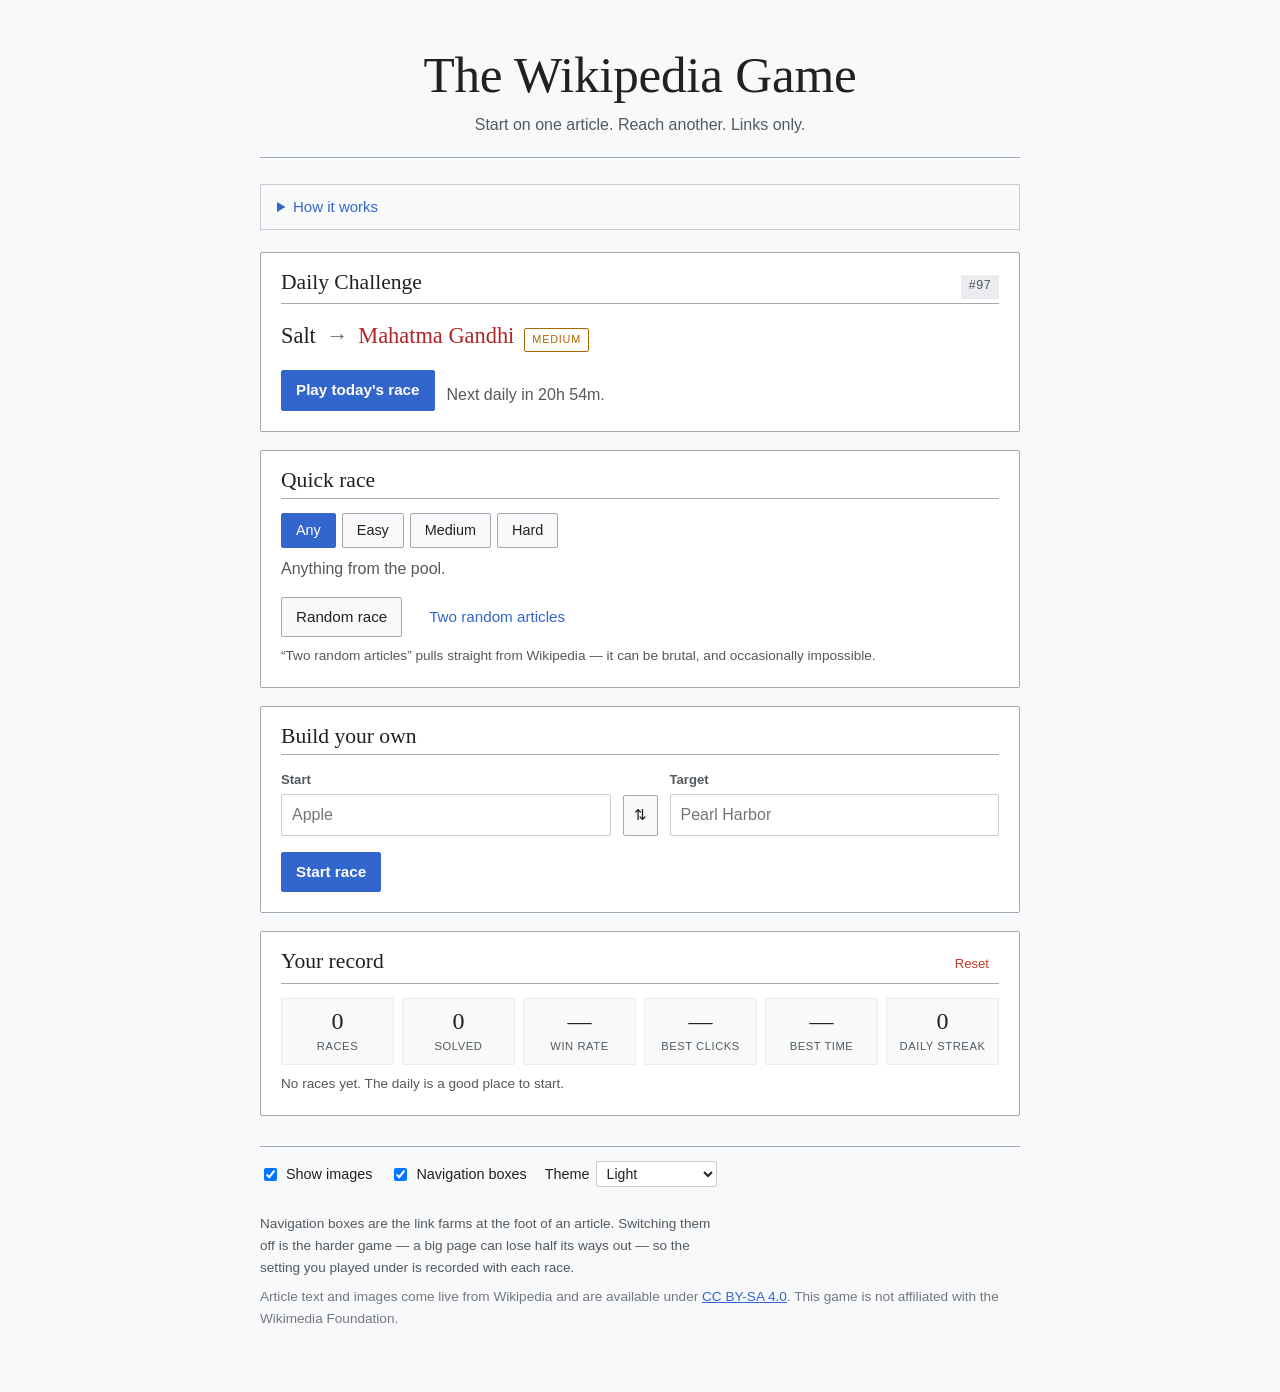
==== commit eb553c39: "Act on the playtest review: finding links, shortest routes, a shared daily Race board - Contents jum" ====
--- a/index.html
+++ b/index.html
@@ -30,6 +30,8 @@
         <li>You are given a target article.</li>
         <li>Get there by clicking links inside the article — nothing else.</li>
         <li>No search box, no URL bar, no back-button-into-Google. Fewest clicks and fastest time win.</li>
+        <li><strong>Back</strong> costs five seconds a step and does not undo a click. Explore as much as you like — it goes on the clock, not on your route.</li>
+        <li><strong>Contents</strong> jumps to a section and <strong>Find</strong> filters the links on the page. Both are free and unlimited — knowing which link to look for is the game, hunting for it in nineteen sections is not.</li>
       </ol>
       <p class="rules-note">Everyone who opens the same challenge link races the exact same board.</p>
     </details>
@@ -44,6 +46,7 @@
         <button class="btn btn-primary" id="btn-daily">Play today's race</button>
         <p class="muted" id="daily-status"></p>
       </div>
+      <p class="crowd-line" id="daily-crowd" hidden></p>
     </section>
 
     <section class="card">
@@ -85,6 +88,7 @@
         <button class="btn btn-primary" id="btn-custom">Start race</button>
         <p class="muted" id="custom-status"></p>
       </div>
+      <p class="muted small custom-difficulty" id="custom-difficulty" role="status" hidden></p>
     </section>
 
     <section class="card" id="stats-card">
@@ -99,7 +103,7 @@
     <footer class="site-foot">
       <div class="settings">
         <label class="switch"><input type="checkbox" id="opt-images"> <span>Show images</span></label>
-        <label class="switch"><input type="checkbox" id="opt-navboxes"> <span>Show navigation boxes</span></label>
+        <label class="switch"><input type="checkbox" id="opt-navboxes"> <span>Navigation boxes</span></label>
         <label class="switch select"><span>Theme</span>
           <select id="opt-theme">
             <option value="light">Light</option>
@@ -108,6 +112,11 @@
           </select>
         </label>
       </div>
+      <p class="muted small settings-note">
+        Navigation boxes are the link farms at the foot of an article. Switching
+        them off is the harder game — a big page can lose half its ways out — so
+        the setting you played under is recorded with each race.
+      </p>
       <p class="muted small">
         Article text and images come live from Wikipedia and are available under
         <a href="https://creativecommons.org/licenses/by-sa/4.0/" target="_blank" rel="noopener">CC BY-SA 4.0</a>.
@@ -123,6 +132,7 @@
       <h1 class="challenge-who" id="challenge-who"></h1>
       <div class="matchup" id="challenge-matchup"></div>
       <div class="result-stats" id="challenge-stats"></div>
+      <p class="muted small result-note" id="challenge-note" hidden></p>
 
       <details class="spoiler" id="challenge-path" hidden>
         <summary>Show the route they took <span class="spoiler-warn">spoiler</span></summary>
@@ -148,17 +158,36 @@
         </div>
         <div class="hud-clock">
           <span class="hud-time" id="hud-time">0:00.0</span>
-          <span class="hud-clicks"><span id="hud-clicks">0</span> clicks</span>
+          <span class="hud-clicks" id="hud-progress"
+                title="Length of your current route · articles you have opened in all">0 clicks · 1 seen</span>
         </div>
       </div>
       <div class="hud-row hud-trail">
-        <button class="btn btn-mini" id="btn-back" title="Go back one article">← Back</button>
+        <button class="btn btn-mini" id="btn-back" title="Go back one article (+5s)" aria-label="Go back one article, costs five seconds">←<span class="btn-word"> Back</span> +5s</button>
         <nav class="trail" id="trail" aria-label="Your path"></nav>
         <div class="hud-actions">
+          <button class="btn btn-mini" id="btn-contents" aria-expanded="false" aria-controls="contents-menu" title="Jump to a section">Contents</button>
+          <button class="btn btn-mini" id="btn-find" aria-expanded="false" aria-controls="find-bar" title="Filter the links on this page (F)">Find</button>
           <button class="btn btn-mini" id="btn-peek" title="Peek at the target (+15s)">Peek +15s</button>
+          <button class="btn btn-mini" id="btn-skip" title="Not this one — roll another race" hidden>Skip</button>
           <button class="btn btn-mini btn-danger" id="btn-giveup">Give up</button>
         </div>
       </div>
+
+      <div class="hud-row hud-find" id="find-bar" hidden>
+        <input id="find-input" type="text" autocomplete="off" spellcheck="false"
+               aria-label="Filter the links on this page" placeholder="Filter links on this page…">
+        <span class="find-count" id="find-count" role="status"></span>
+        <button class="btn btn-mini" id="btn-find-prev" title="Previous match" aria-label="Previous match">↑</button>
+        <button class="btn btn-mini" id="btn-find-next" title="Next match" aria-label="Next match">↓</button>
+        <button class="btn btn-mini" id="btn-find-close" title="Close the filter" aria-label="Close the filter">✕</button>
+      </div>
+
+      <div class="contents-menu" id="contents-menu" hidden>
+        <p class="contents-head" id="contents-head"></p>
+        <nav class="contents-list" id="contents-list" aria-label="Sections of this article"></nav>
+      </div>
+
       <div class="challenge-banner" id="challenge-banner" hidden></div>
     </div>
 
@@ -176,8 +205,11 @@
     <h2 id="result-title"></h2>
     <p class="result-matchup" id="result-matchup"></p>
     <div class="result-stats" id="result-stats"></div>
+    <p class="muted small result-note" id="result-note" hidden></p>
+    <p class="crowd-line" id="result-crowd" hidden></p>
     <div class="result-challenge" id="result-challenge" hidden></div>
     <div class="result-path" id="result-path"></div>
+    <div class="result-best" id="result-best"></div>
     <label class="name-field" for="input-name">
       <span>Sign your challenge (optional)</span>
       <input id="input-name" type="text" maxlength="24" autocomplete="nickname" placeholder="Your name">
@@ -189,6 +221,7 @@
     <p class="muted small" id="share-note"></p>
     <div class="result-actions">
       <button class="btn btn-ghost" id="btn-again">Play again</button>
+      <button class="btn btn-ghost" id="btn-reverse" title="Same two articles, the other way round">Race it backwards</button>
       <button class="btn btn-ghost" id="btn-new">New race</button>
       <button class="btn btn-ghost" id="btn-home">Home</button>
     </div>
--- a/css/style.css
+++ b/css/style.css
@@ -35,6 +35,9 @@
   --warn: #ac6600;
   --bad: #bf3c2c;
   --bad-wash: #fee7e6;
+
+  --hit-wash: #fdf1b8;  /* a link the filter matched */
+  --hit-ring: #a16207;  /* the one you are stood on  */
 
   --shadow: 0 1px 3px rgba(0, 0, 0, .1);
   --radius: 2px;
@@ -71,6 +74,8 @@
     --warn: #e0b400;
     --bad: #fd7865;
     --bad-wash: #3a2321;
+    --hit-wash: #3f3410;
+    --hit-ring: #d9a441;
     --shadow: 0 1px 4px rgba(0, 0, 0, .55);
   }
 }
@@ -99,6 +104,8 @@
   --warn: #e0b400;
   --bad: #fd7865;
   --bad-wash: #3a2321;
+  --hit-wash: #3f3410;
+  --hit-ring: #d9a441;
   --shadow: 0 1px 4px rgba(0, 0, 0, .55);
 }
 
@@ -343,6 +350,10 @@
   display: block; font-size: .7rem; text-transform: uppercase;
   letter-spacing: .05em; color: var(--ink-2); margin-top: 3px;
 }
+.stat-sub {
+  display: block; font-size: .68rem; color: var(--muted); margin-top: 2px;
+  font-variant-numeric: tabular-nums;
+}
 
 .history { list-style: none; margin: 0; padding: 0; }
 .history li {
@@ -354,12 +365,18 @@
 .h-mark { width: 1em; color: var(--good); }
 .history li.lost .h-mark { color: var(--bad); }
 .h-race {
-  font: inherit; flex: 1; text-align: left; background: none; border: 0;
-  color: var(--link); cursor: pointer; padding: 0;
+  flex: 1; min-width: 0; color: var(--ink);
   overflow: hidden; text-overflow: ellipsis; white-space: nowrap;
 }
-.h-race:hover { text-decoration: underline; }
 .h-score { color: var(--ink-2); font-family: var(--mono); font-size: .8rem; }
+
+/* The replay control carries its own label rather than hiding inside the
+   race name, which read as a record of the run and not as a button. */
+.h-again { flex: 0 0 auto; padding: 2px 8px; font-size: .8rem; white-space: nowrap; }
+
+.custom-difficulty { margin-top: 10px; }
+
+.history-more { margin-top: 8px; padding-left: 0; }
 
 .site-foot { margin-top: 30px; }
 .settings {
@@ -517,6 +534,25 @@
   margin: 0 auto;
   padding-top: 20px;
 }
+/* Nothing floats when images are off, so the column has to hold the measure. */
+.article-host.no-images { max-width: 600px; }
+
+.race-error {
+  border: 1px solid var(--line-3);
+  background: var(--surface-2);
+  border-radius: var(--radius);
+  padding: 20px 22px;
+  margin-top: 40px;
+}
+.race-error h2 {
+  font-family: var(--serif);
+  font-weight: 400;
+  font-size: 1.5rem;
+  margin: 0 0 6px;
+  padding-bottom: 5px;
+  border-bottom: 1px solid var(--line-3);
+}
+.race-error p { color: var(--ink); margin: 12px 0 18px; }
 
 .loading {
   position: sticky; bottom: 20px;
@@ -799,10 +835,167 @@
   .wg-article .thumb {
     float: none; width: fit-content; max-width: 100%; margin: .5em auto 1.2em;
   }
-  .hud-trail { flex-wrap: wrap; }
+  .hud-trail { flex-wrap: wrap; gap: 6px; }
   /* `flex: 1` would ignore a width, so give the trail its own row by basis. */
   .trail { order: 3; flex: 1 1 100%; }
-  .hud-actions { margin-left: auto; }
+  .hud-actions { margin-left: auto; gap: 5px; }
   .crumb { max-width: 140px; }
+  /* Four controls plus Back only fit across a phone once Back is its arrow. */
+  .btn-word { display: none; }
+  .h-again .btn-word { display: inline; }
+  .hud-trail .btn-mini { padding: 4px 7px; font-size: .78rem; }
+  .hud-find { gap: 5px; }
+  .find-count { font-size: .72rem; }
   .article-host { padding-top: 16px; }
 }
+
+/* ------------------------------------------------- find & contents ----- */
+
+.hud-find { gap: 6px; padding-top: 6px; border-top: 1px solid var(--line); margin-top: 6px; }
+.hud-find input {
+  flex: 1; min-width: 0;
+  font: inherit; font-size: .9rem;
+  padding: 5px 9px;
+  background: var(--surface); color: var(--ink);
+  border: 1px solid var(--line-2); border-radius: var(--radius);
+}
+.hud-find input:focus { outline: 0; border-color: var(--primary); box-shadow: inset 0 0 0 1px var(--primary); }
+.find-count {
+  flex: 0 0 auto; font-size: .78rem; color: var(--ink-2);
+  font-variant-numeric: tabular-nums; white-space: nowrap;
+}
+
+.contents-menu {
+  position: absolute; z-index: 20;
+  right: max(12px, env(safe-area-inset-right)); left: auto;
+  margin-top: 4px;
+  width: min(320px, calc(100vw - 24px));
+  max-height: min(58vh, 460px); overflow-y: auto;
+  background: var(--surface);
+  border: 1px solid var(--line-3); border-radius: var(--radius);
+  box-shadow: var(--shadow);
+  padding: 8px 0;
+}
+.contents-head {
+  margin: 0 12px 6px; padding-bottom: 6px;
+  border-bottom: 1px solid var(--line);
+  font-size: .7rem; text-transform: uppercase; letter-spacing: .1em; color: var(--muted);
+}
+.contents-list { display: flex; flex-direction: column; }
+.contents-item {
+  font: inherit; font-size: .88rem; text-align: left;
+  background: transparent; border: 0; cursor: pointer;
+  color: var(--link); padding: 5px 12px;
+  overflow: hidden; text-overflow: ellipsis; white-space: nowrap;
+}
+.contents-item:hover { background: var(--link-wash); }
+.contents-item:focus-visible { outline: 2px solid var(--primary); outline-offset: -2px; }
+.contents-item.lvl-3 { padding-left: 26px; font-size: .82rem; color: var(--ink-2); }
+
+/* Filtering never hides a link — it drains the ones that do not match, so the
+   shape of the page stays put and the matches are the only thing lit. */
+.article-host.is-filtering .wg-article a.wg-link {
+  color: var(--muted); text-decoration: none; opacity: .55;
+}
+.article-host.is-filtering .wg-article a.wg-link.wg-hit {
+  color: var(--link); opacity: 1;
+  background: var(--hit-wash); box-shadow: 0 0 0 2px var(--hit-wash);
+  border-radius: 1px;
+}
+/* The match you are stood on is marked by a ring rather than a stronger fill:
+   a heavier wash under link-blue text drops below a readable contrast. */
+.article-host.is-filtering .wg-article a.wg-link.wg-current-hit {
+  outline: 2px solid var(--hit-ring); outline-offset: 1px;
+  font-weight: 700;
+}
+
+/* --------------------------------------------------- shortest route ---- */
+
+.result-best { margin-bottom: 14px; }
+.best-working { display: flex; align-items: center; gap: 8px; }
+.best-working .spinner { width: 13px; height: 13px; border-width: 2px; }
+.best-chain { margin: 0 0 4px; color: var(--ink); }
+.best-none { margin: 0 0 4px; color: var(--ink); }
+
+@media (max-width: 640px) {
+  .contents-menu { right: 12px; }
+  .hud-actions { flex-wrap: wrap; }
+}
+
+/* ------------------------------------------- thin articles & conditions -- */
+
+/* An article you can barely leave is worth saying out loud on arrival, so it
+   reads as a warning rather than the usual grey link tally. */
+.article-meta.is-dead-end {
+  color: var(--warn);
+  font-size: .84rem;
+  font-weight: 700;
+}
+
+/* `.site-foot .muted` drops to --muted, which is the right weight for the
+   attribution line but lands at 4.3:1 — under the threshold for instructional
+   copy this size. This note explains a difficulty setting, so it keeps --ink-2. */
+.site-foot .settings-note { max-width: 62ch; margin-top: 12px; color: var(--ink-2); }
+.result-note { margin: -4px 0 12px; }
+
+/* --------------------------------------------------------- the measure -- */
+
+/* The column is 740px so infoboxes and wide tables have room, but a paragraph
+   running the full width of it is 97 characters a line — half again past what
+   is comfortable to read. Cap the prose rather than the container, so the
+   floats keep their space and only full-width text is reined in. Text already
+   wrapping beside an infobox is narrower than this and is untouched. */
+.wg-article p,
+.wg-article li,
+.wg-article dd,
+.wg-article blockquote {
+  max-width: 38em;
+}
+
+/* Anything laid out in a box sets its own width and must keep it. */
+.wg-article table p, .wg-article table li, .wg-article table dd,
+.wg-article .infobox p, .wg-article .infobox li,
+.wg-article figure p, .wg-article figcaption,
+.wg-article .thumb p, .wg-article .thumbcaption,
+.wg-article .wg-navbox p, .wg-article .wg-navbox li, .wg-article .wg-navbox dd,
+.wg-article .gallery li {
+  max-width: none;
+}
+
+/* ------------------------------------------------------------- the crowd -- */
+
+/* Not muted: on the daily this is the only line about anybody but you, and it
+   is the whole point of a shared board. */
+.crowd-line {
+  margin: 10px 0 0;
+  padding: 7px 11px;
+  font-size: .87rem;
+  color: var(--ink);
+  background: var(--link-wash);
+  border: 1px solid var(--line-2);
+  border-radius: var(--radius);
+}
+#result-crowd { margin: 0 0 14px; }
+
+/* ---------------------------------------------------------- route hops -- */
+
+/* A finished route is a reading list. These are the only real links the game
+   ever renders — every link on the board itself is defused — so they carry the
+   external-link underline the board deliberately withholds. */
+.path-hop {
+  color: var(--link);
+  text-decoration: underline;
+  text-decoration-color: var(--line-2);
+  text-underline-offset: 2px;
+}
+.path-hop:hover { color: var(--link-hover); text-decoration-color: currentColor; }
+.path-hop:focus-visible { outline: 2px solid var(--primary); outline-offset: 2px; }
+.path-arrow { color: var(--muted); margin: 0 .35em; }
+
+/* The banner wraps once the board note is in it. */
+.challenge-banner { flex-wrap: wrap; }
+.cb-note {
+  flex-basis: 100%;
+  font-size: .8rem;
+  color: var(--ink-2);
+}
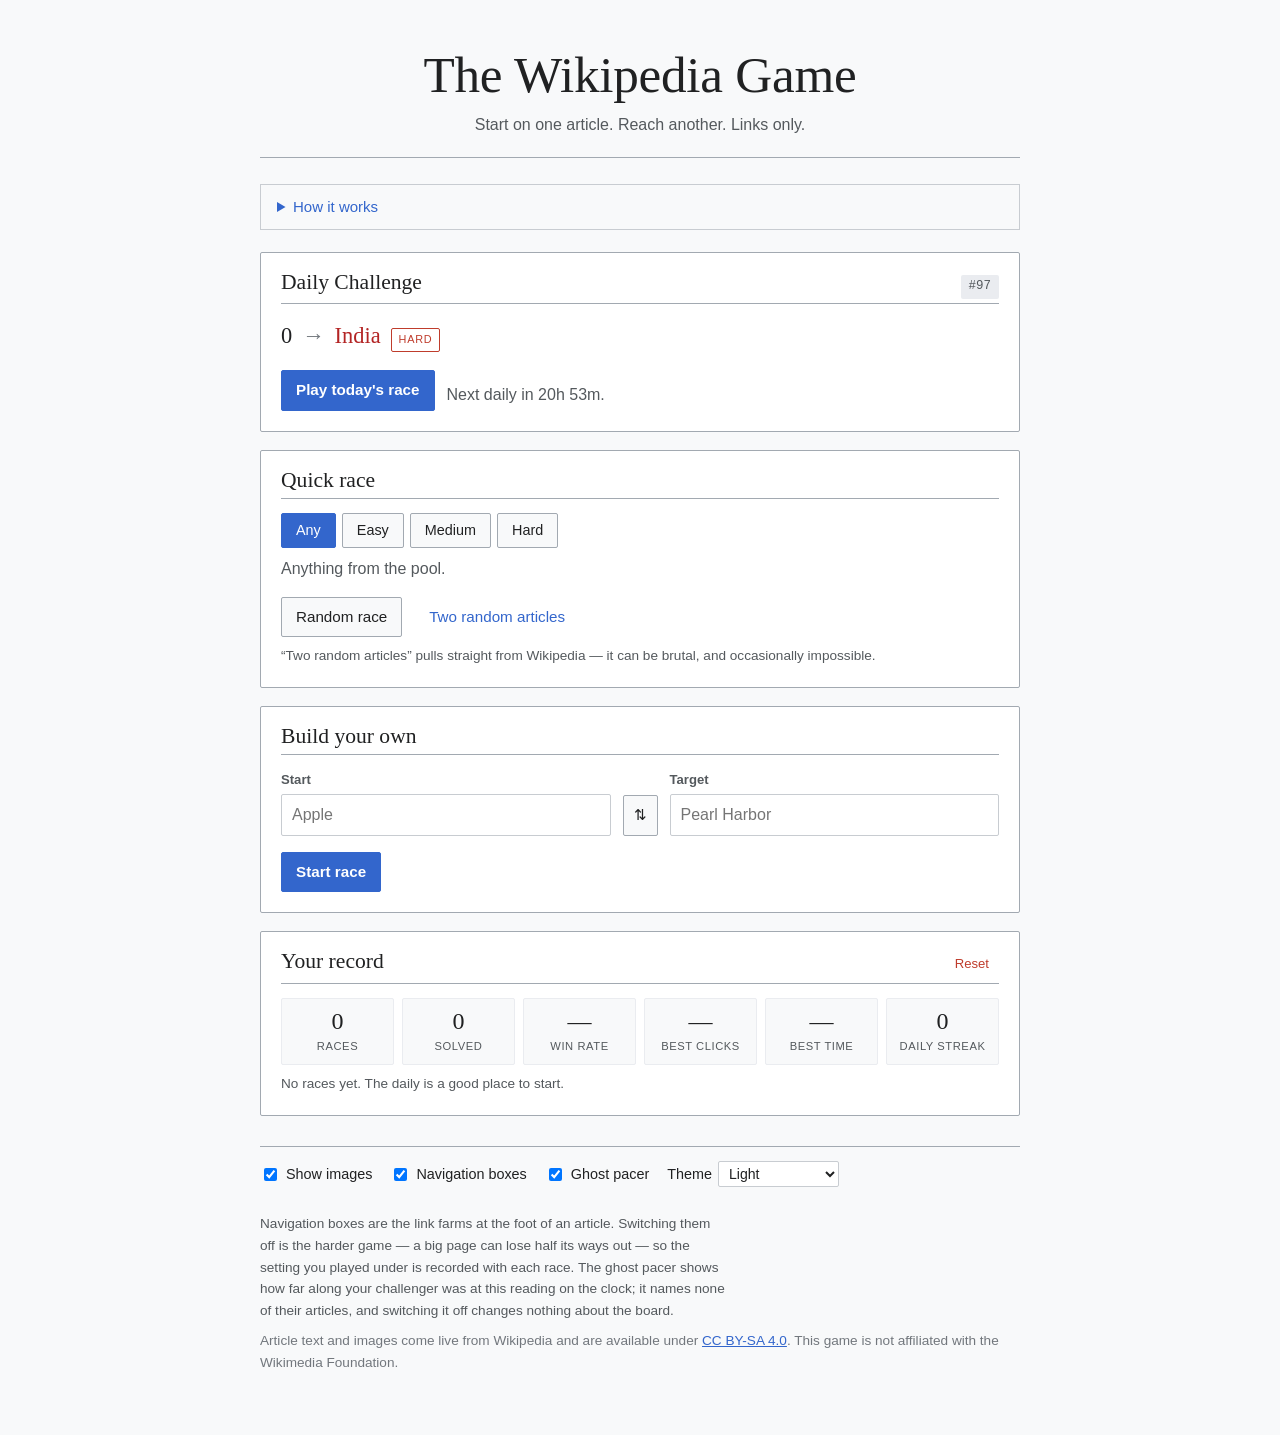
==== commit 34ec01ff: "Race the challenger, not just their score: ghost pacing and splits Clicks and a final time say what " ====
--- a/index.html
+++ b/index.html
@@ -33,7 +33,8 @@
         <li><strong>Back</strong> costs five seconds a step and does not undo a click. Explore as much as you like — it goes on the clock, not on your route.</li>
         <li><strong>Contents</strong> jumps to a section and <strong>Find</strong> filters the links on the page. Both are free and unlimited — knowing which link to look for is the game, hunting for it in nineteen sections is not.</li>
       </ol>
-      <p class="rules-note">Everyone who opens the same challenge link races the exact same board.</p>
+      <p class="rules-note">Everyone who opens the same challenge link races the exact same board — and if
+        their run carried its pace, you race the ghost of it too.</p>
     </details>
 
     <section class="card card-daily" id="daily-card">
@@ -104,6 +105,7 @@
       <div class="settings">
         <label class="switch"><input type="checkbox" id="opt-images"> <span>Show images</span></label>
         <label class="switch"><input type="checkbox" id="opt-navboxes"> <span>Navigation boxes</span></label>
+        <label class="switch"><input type="checkbox" id="opt-ghost"> <span>Ghost pacer</span></label>
         <label class="switch select"><span>Theme</span>
           <select id="opt-theme">
             <option value="light">Light</option>
@@ -115,7 +117,10 @@
       <p class="muted small settings-note">
         Navigation boxes are the link farms at the foot of an article. Switching
         them off is the harder game — a big page can lose half its ways out — so
-        the setting you played under is recorded with each race.
+        the setting you played under is recorded with each race. The ghost pacer
+        shows how far along your challenger was at this reading on the clock; it
+        names none of their articles, and switching it off changes nothing about
+        the board.
       </p>
       <p class="muted small">
         Article text and images come live from Wikipedia and are available under
@@ -189,6 +194,13 @@
       </div>
 
       <div class="challenge-banner" id="challenge-banner" hidden></div>
+
+      <div class="ghost-line" id="ghost-line" hidden
+           title="Where your challenger was when their clock read what yours reads now.">
+        <span class="ghost-icon" id="ghost-icon">👻</span>
+        <span class="ghost-text" id="ghost-text" aria-live="polite"></span>
+        <span class="ghost-delta" id="ghost-delta" hidden></span>
+      </div>
     </div>
 
     <div class="article-wrap" id="article-wrap">
--- a/css/style.css
+++ b/css/style.css
@@ -999,3 +999,97 @@
   font-size: .8rem;
   color: var(--ink-2);
 }
+
+/* ------------------------------------------------------------- the ghost -- */
+
+/* A challenge link carries the pace of the run behind it, so the challenger
+   can be raced rather than merely out-scored. This line sits under the banner
+   and says where they were at this reading on the clock — never which article
+   they were on, which would hand over the route the spoiler is hiding. */
+.ghost-line {
+  display: flex; align-items: center; flex-wrap: wrap; gap: 4px 8px;
+  margin-top: 7px; padding: 5px 12px;
+  background: var(--surface-2); border: 1px solid var(--line-2);
+  border-radius: var(--radius); font-size: .87rem; color: var(--ink-2);
+}
+.ghost-icon { flex: 0 0 auto; }
+.ghost-text { flex: 1 1 auto; min-width: 0; }
+.ghost-delta {
+  flex: 0 0 auto;
+  font-size: .78rem; font-weight: 700;
+  padding: 1px 8px; border: 1px solid var(--line-2); border-radius: 999px;
+  font-variant-numeric: tabular-nums;
+}
+.ghost-delta.is-ahead { color: var(--good); }
+.ghost-delta.is-behind { color: var(--bad); }
+.ghost-delta.is-level { color: var(--muted); }
+
+/* Their clicks land silently otherwise — one already gone by the time you look
+   down. The wash fades out rather than blinking, so it registers at the edge
+   of vision without pulling you off the article. */
+.ghost-line.is-hop { animation: ghost-hop .9s ease-out; }
+@keyframes ghost-hop {
+  from { background: var(--link-wash); border-color: var(--primary); }
+}
+@media (prefers-reduced-motion: reduce) {
+  .ghost-line.is-hop { animation: none; }
+}
+
+/* ----------------------------------------------------------------- splits -- */
+
+/* Where the time went. Each split runs from arriving at an article to arriving
+   at the next one kept, so they tile the whole run and add up to the final
+   time — penalties included. The bar is the number beside it drawn again. */
+.splits {
+  list-style: none;
+  margin: 0 0 8px;
+  padding: 0;
+  border-top: 1px solid var(--line);
+}
+.split {
+  display: flex; flex-wrap: wrap; align-items: baseline; gap: 2px 8px;
+  padding: 7px 2px;
+  border-bottom: 1px solid var(--line);
+}
+.split-n {
+  flex: 0 0 1.3rem;
+  font-size: .78rem; color: var(--muted);
+  font-variant-numeric: tabular-nums;
+}
+.split-title { flex: 1 1 auto; min-width: 0; overflow-wrap: anywhere; font-size: .93rem; }
+.split-flag {
+  flex: 0 0 auto;
+  font-size: .74rem; color: var(--warn); font-weight: 700;
+  cursor: help;
+}
+.split-ms {
+  flex: 0 0 auto;
+  font-size: .88rem; color: var(--ink-2);
+  font-variant-numeric: tabular-nums;
+}
+.split-ms.is-arrival { color: var(--muted); font-style: italic; }
+.split-delta {
+  flex: 0 0 auto;
+  font-size: .76rem; font-weight: 700;
+  font-variant-numeric: tabular-nums;
+}
+.split-delta.is-good { color: var(--good); }
+.split-delta.is-bad { color: var(--bad); }
+
+/* Full-basis so the bar drops onto its own line at every width, indented to
+   clear the hop number. It shrinks, or the margin would push it off the row. */
+.split-bar {
+  flex: 1 1 100%;
+  display: flex; flex-direction: column; gap: 2px;
+  margin: 3px 0 0 calc(1.3rem + 8px);
+}
+.split-fill { height: 6px; border-radius: 3px; background: var(--primary); }
+.split-ghost { height: 4px; border-radius: 2px; background: var(--line-2); }
+
+/* The hop that cost the most is the answer to the question the result screen
+   leaves you with, so it is the one thing here that is not blue. */
+.split.is-slowest .split-fill { background: var(--warn); }
+.split.is-slowest .split-ms { color: var(--ink); font-weight: 700; }
+.splits .split:last-child { border-bottom: none; }
+.splits-note { margin: 0 0 4px; }
+#result-path .splits-note:last-child { margin-bottom: 14px; }
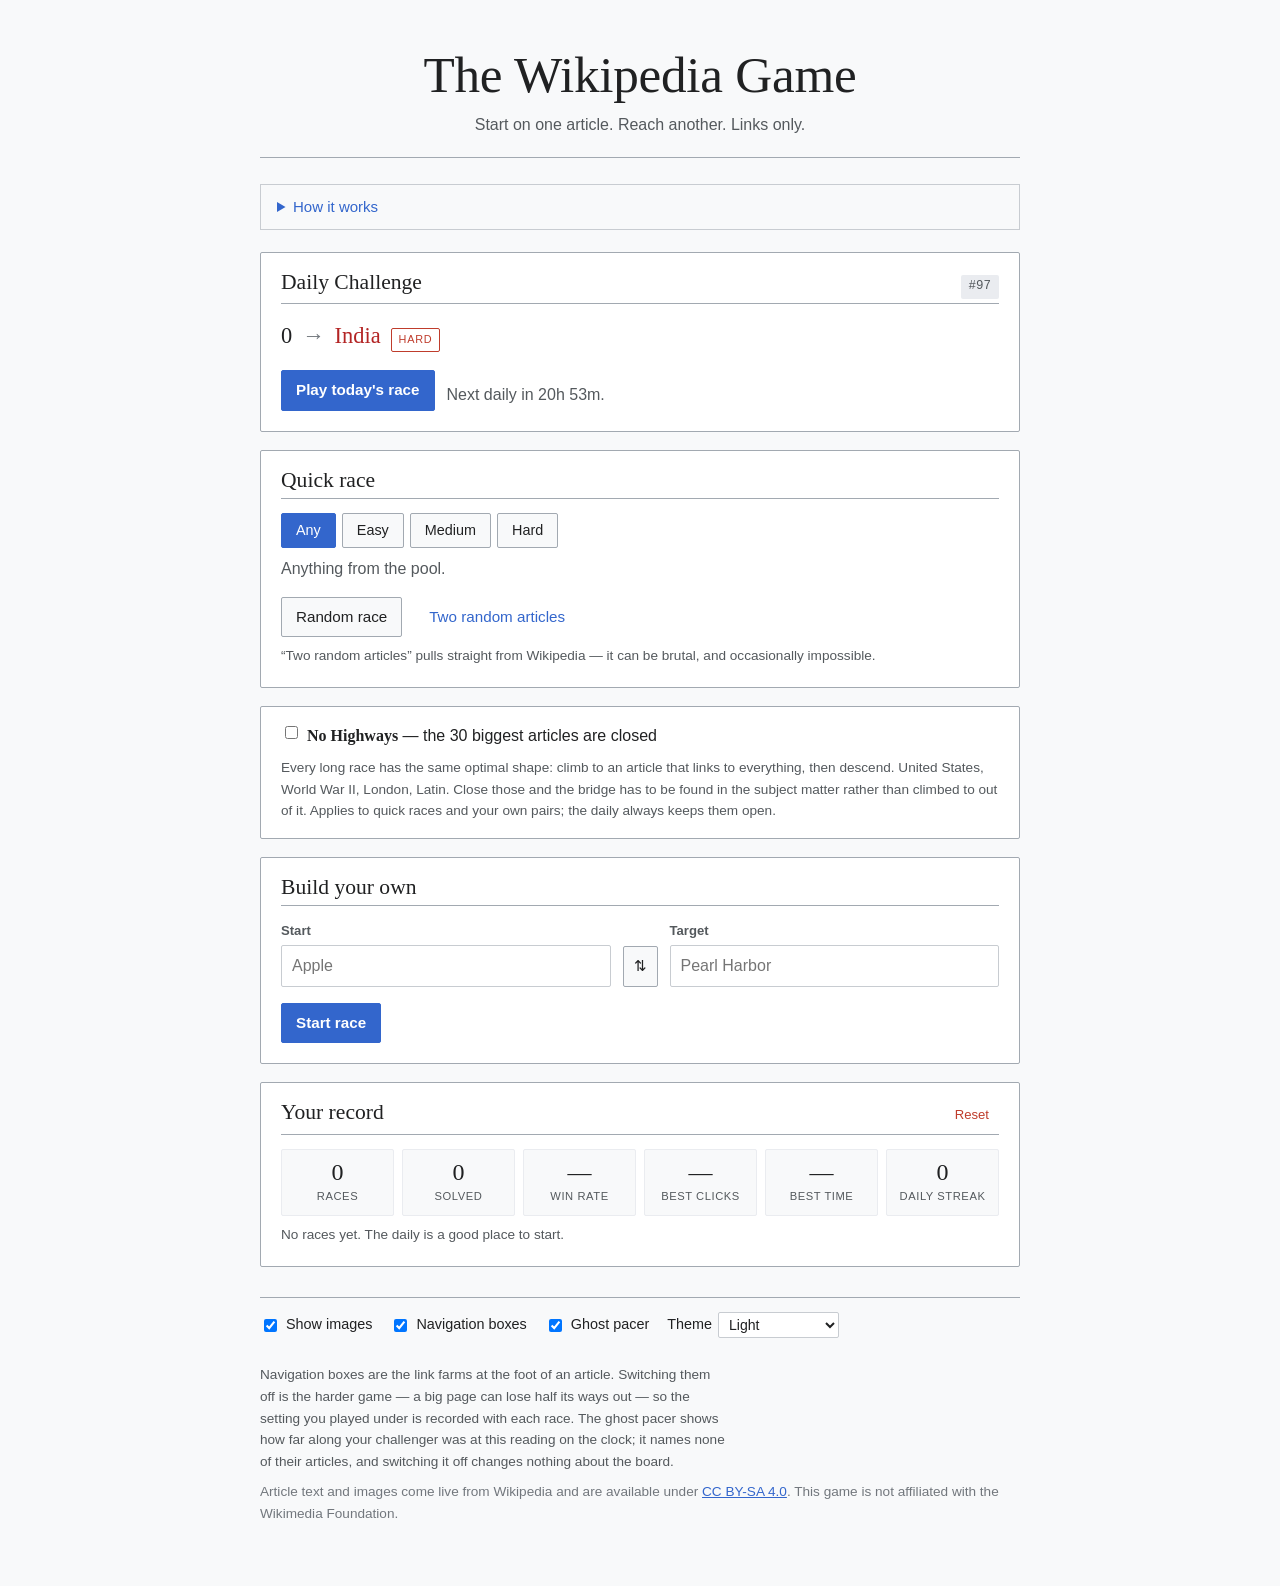
==== commit e17266db: "No Highways: close the thirty articles every long race climbs to Every long race on Wikipedia has th" ====
--- a/index.html
+++ b/index.html
@@ -32,6 +32,7 @@
         <li>No search box, no URL bar, no back-button-into-Google. Fewest clicks and fastest time win.</li>
         <li><strong>Back</strong> costs five seconds a step and does not undo a click. Explore as much as you like — it goes on the clock, not on your route.</li>
         <li><strong>Contents</strong> jumps to a section and <strong>Find</strong> filters the links on the page. Both are free and unlimited — knowing which link to look for is the game, hunting for it in nineteen sections is not.</li>
+        <li>With <strong>No Highways</strong> on, the biggest articles on Wikipedia are struck through and cannot be clicked. Reaching for one costs you nothing — it is simply not a road.</li>
       </ol>
       <p class="rules-note">Everyone who opens the same challenge link races the exact same board — and if
         their run carried its pace, you race the ghost of it too.</p>
@@ -48,6 +49,10 @@
         <p class="muted" id="daily-status"></p>
       </div>
       <p class="crowd-line" id="daily-crowd" hidden></p>
+      <p class="muted small daily-note" id="daily-hubban" hidden>
+        No Highways is on, but the daily is always played with them open — one
+        shared board, one number to compare.
+      </p>
     </section>
 
     <section class="card">
@@ -64,6 +69,20 @@
         <button class="btn btn-ghost" id="btn-wild">Two random articles</button>
       </div>
       <p class="muted small">“Two random articles” pulls straight from Wikipedia — it can be brutal, and occasionally impossible.</p>
+    </section>
+
+    <section class="card card-mode">
+      <label class="switch switch-mode">
+        <input type="checkbox" id="opt-hubban">
+        <span><strong>No Highways</strong> — the <span id="hubban-count">30</span> biggest articles are closed</span>
+      </label>
+      <p class="muted small">
+        Every long race has the same optimal shape: climb to an article that
+        links to everything, then descend. United States, World War II, London,
+        Latin. Close those and the bridge has to be found in the subject matter
+        rather than climbed to out of it. Applies to quick races and your own
+        pairs; the daily always keeps them open.
+      </p>
     </section>
 
     <section class="card">
@@ -138,6 +157,10 @@
       <div class="matchup" id="challenge-matchup"></div>
       <div class="result-stats" id="challenge-stats"></div>
       <p class="muted small result-note" id="challenge-note" hidden></p>
+      <p class="muted small result-note" id="challenge-hubban" hidden>
+        Played with <strong>No Highways</strong>: the biggest articles on
+        Wikipedia are closed on this board, for them and for you.
+      </p>
 
       <details class="spoiler" id="challenge-path" hidden>
         <summary>Show the route they took <span class="spoiler-warn">spoiler</span></summary>
@@ -160,6 +183,8 @@
         <div class="hud-target">
           <span class="hud-label">Target</span>
           <strong id="hud-target-title"></strong>
+          <span class="hud-mod" id="hud-hubban" hidden
+                title="No Highways: the biggest articles on Wikipedia are closed on this board">No Highways</span>
         </div>
         <div class="hud-clock">
           <span class="hud-time" id="hud-time">0:00.0</span>
--- a/css/style.css
+++ b/css/style.css
@@ -1093,3 +1093,50 @@
 .splits .split:last-child { border-bottom: none; }
 .splits-note { margin: 0 0 4px; }
 #result-path .splits-note:last-child { margin-bottom: 14px; }
+
+/* ------------------------------------------------------------ No Highways -- */
+
+/* A closed link is struck through rather than removed. Knowing the road you
+   wanted is shut is part of the game this mode is asking you to play, and a
+   silently missing link would just read as a broken board. */
+.wg-article .wg-closed {
+  color: var(--muted);
+  text-decoration: line-through;
+  text-decoration-color: var(--bad);
+  text-decoration-thickness: 1px;
+  cursor: not-allowed;
+}
+
+.card-mode { padding-top: 16px; padding-bottom: 16px; }
+.switch-mode { align-items: flex-start; font-size: 1rem; margin-bottom: 6px; }
+.switch-mode strong { font-family: var(--serif); }
+.daily-note { margin: 10px 0 0; }
+
+/* The one thing in the HUD that says this board is not the ordinary one. It
+   sits beside the target rather than in the button row: it is a fact about
+   the race, not something you can press. */
+.hud-mod {
+  display: inline-block;
+  margin-left: 8px;
+  padding: 1px 7px;
+  border: 1px solid var(--bad);
+  border-radius: 999px;
+  font-size: .68rem;
+  font-weight: 700;
+  letter-spacing: .04em;
+  text-transform: uppercase;
+  color: var(--bad);
+  vertical-align: 2px;
+  white-space: nowrap;
+}
+.h-mod {
+  flex: 0 0 auto;
+  padding: 0 5px;
+  border: 1px solid var(--bad);
+  border-radius: 999px;
+  font-size: .6rem;
+  font-weight: 700;
+  letter-spacing: .04em;
+  color: var(--bad);
+  cursor: help;
+}
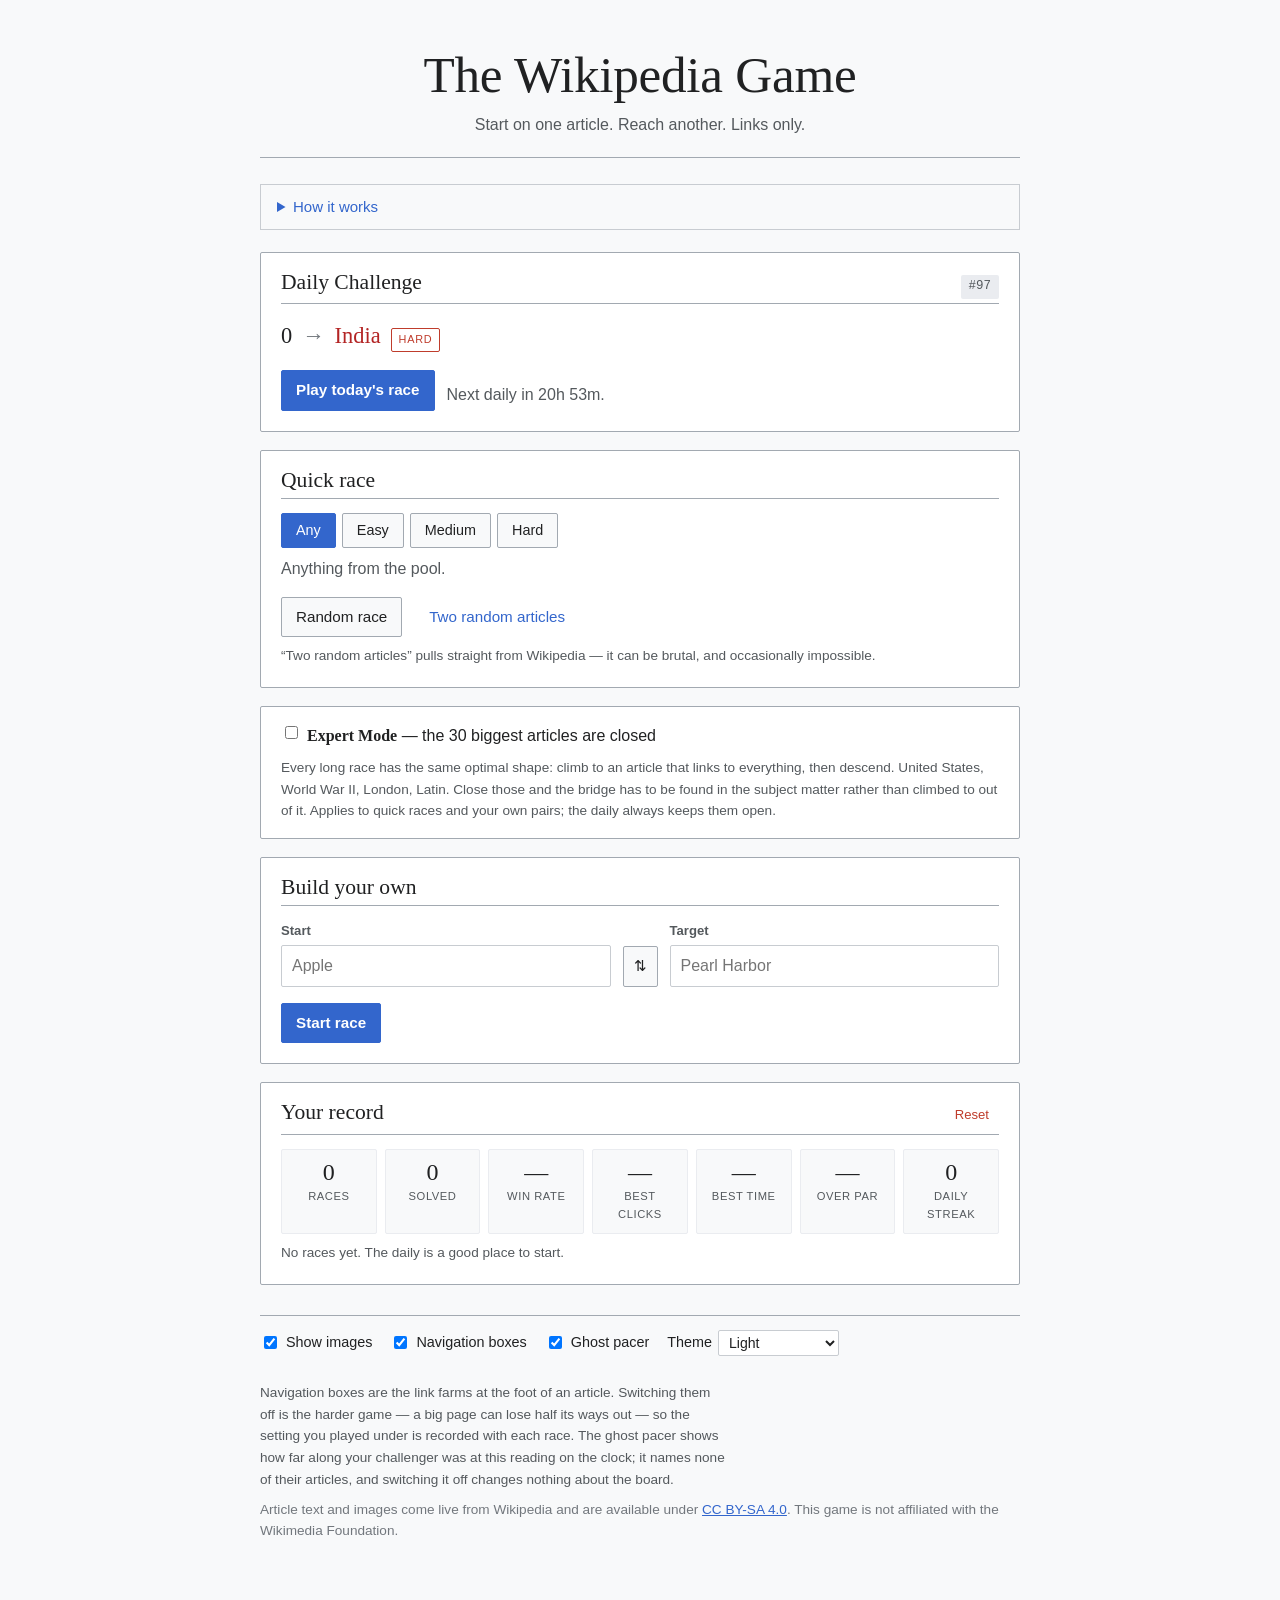
==== commit 99522297: "Rename No Highways to Expert Mode The switch, its badge, its history tag and every line of prose abo" ====
--- a/index.html
+++ b/index.html
@@ -32,7 +32,7 @@
         <li>No search box, no URL bar, no back-button-into-Google. Fewest clicks and fastest time win.</li>
         <li><strong>Back</strong> costs five seconds a step and does not undo a click. Explore as much as you like — it goes on the clock, not on your route.</li>
         <li><strong>Contents</strong> jumps to a section and <strong>Find</strong> filters the links on the page. Both are free and unlimited — knowing which link to look for is the game, hunting for it in nineteen sections is not.</li>
-        <li>With <strong>No Highways</strong> on, the biggest articles on Wikipedia are struck through and cannot be clicked. Reaching for one costs you nothing — it is simply not a road.</li>
+        <li>In <strong>Expert Mode</strong>, the biggest articles on Wikipedia are struck through and cannot be clicked. Reaching for one costs you nothing — it is simply not a road.</li>
       </ol>
       <p class="rules-note">Everyone who opens the same challenge link races the exact same board — and if
         their run carried its pace, you race the ghost of it too.</p>
@@ -50,8 +50,8 @@
       </div>
       <p class="crowd-line" id="daily-crowd" hidden></p>
       <p class="muted small daily-note" id="daily-hubban" hidden>
-        No Highways is on, but the daily is always played with them open — one
-        shared board, one number to compare.
+        Expert Mode is on, but the daily is always played with the big articles
+        open — one shared board, one number to compare.
       </p>
     </section>
 
@@ -74,7 +74,7 @@
     <section class="card card-mode">
       <label class="switch switch-mode">
         <input type="checkbox" id="opt-hubban">
-        <span><strong>No Highways</strong> — the <span id="hubban-count">30</span> biggest articles are closed</span>
+        <span><strong>Expert Mode</strong> — the <span id="hubban-count">30</span> biggest articles are closed</span>
       </label>
       <p class="muted small">
         Every long race has the same optimal shape: climb to an article that
@@ -158,7 +158,7 @@
       <div class="result-stats" id="challenge-stats"></div>
       <p class="muted small result-note" id="challenge-note" hidden></p>
       <p class="muted small result-note" id="challenge-hubban" hidden>
-        Played with <strong>No Highways</strong>: the biggest articles on
+        Played in <strong>Expert Mode</strong>: the biggest articles on
         Wikipedia are closed on this board, for them and for you.
       </p>
 
@@ -184,7 +184,7 @@
           <span class="hud-label">Target</span>
           <strong id="hud-target-title"></strong>
           <span class="hud-mod" id="hud-hubban" hidden
-                title="No Highways: the biggest articles on Wikipedia are closed on this board">No Highways</span>
+                title="Expert Mode: the biggest articles on Wikipedia are closed on this board">Expert</span>
         </div>
         <div class="hud-clock">
           <span class="hud-time" id="hud-time">0:00.0</span>
--- a/css/style.css
+++ b/css/style.css
@@ -1094,7 +1094,7 @@
 .splits-note { margin: 0 0 4px; }
 #result-path .splits-note:last-child { margin-bottom: 14px; }
 
-/* ------------------------------------------------------------ No Highways -- */
+/* ------------------------------------------------------------ Expert Mode -- */
 
 /* A closed link is struck through rather than removed. Knowing the road you
    wanted is shut is part of the game this mode is asking you to play, and a
@@ -1140,3 +1140,31 @@
   color: var(--bad);
   cursor: help;
 }
+
+/* ------------------------------------------------------------------ par -- */
+
+/* The route panel leads with what the race was worth, so the heading and the
+   verdict share a line. */
+.best-head {
+  display: flex; align-items: baseline; justify-content: space-between;
+  gap: 10px; margin-bottom: 6px;
+}
+.best-head .sub { margin: 0; }
+
+/* Par cannot be beaten — it is the shortest route that exists — so matching
+   it is the perfect game and gets the only colour on the ladder. */
+.par-badge {
+  flex: 0 0 auto;
+  padding: 1px 9px;
+  border: 1px solid var(--line-2);
+  border-radius: 999px;
+  font-size: .74rem;
+  font-weight: 700;
+  letter-spacing: .02em;
+  color: var(--ink-2);
+  white-space: nowrap;
+}
+.par-badge.par-0 { color: var(--good); border-color: var(--good); }
+.par-badge.par-1 { color: var(--ink-2); }
+.par-badge.par-2, .par-badge.par-3 { color: var(--warn); border-color: var(--warn); }
+.par-badge.par-4 { color: var(--bad); border-color: var(--bad); }
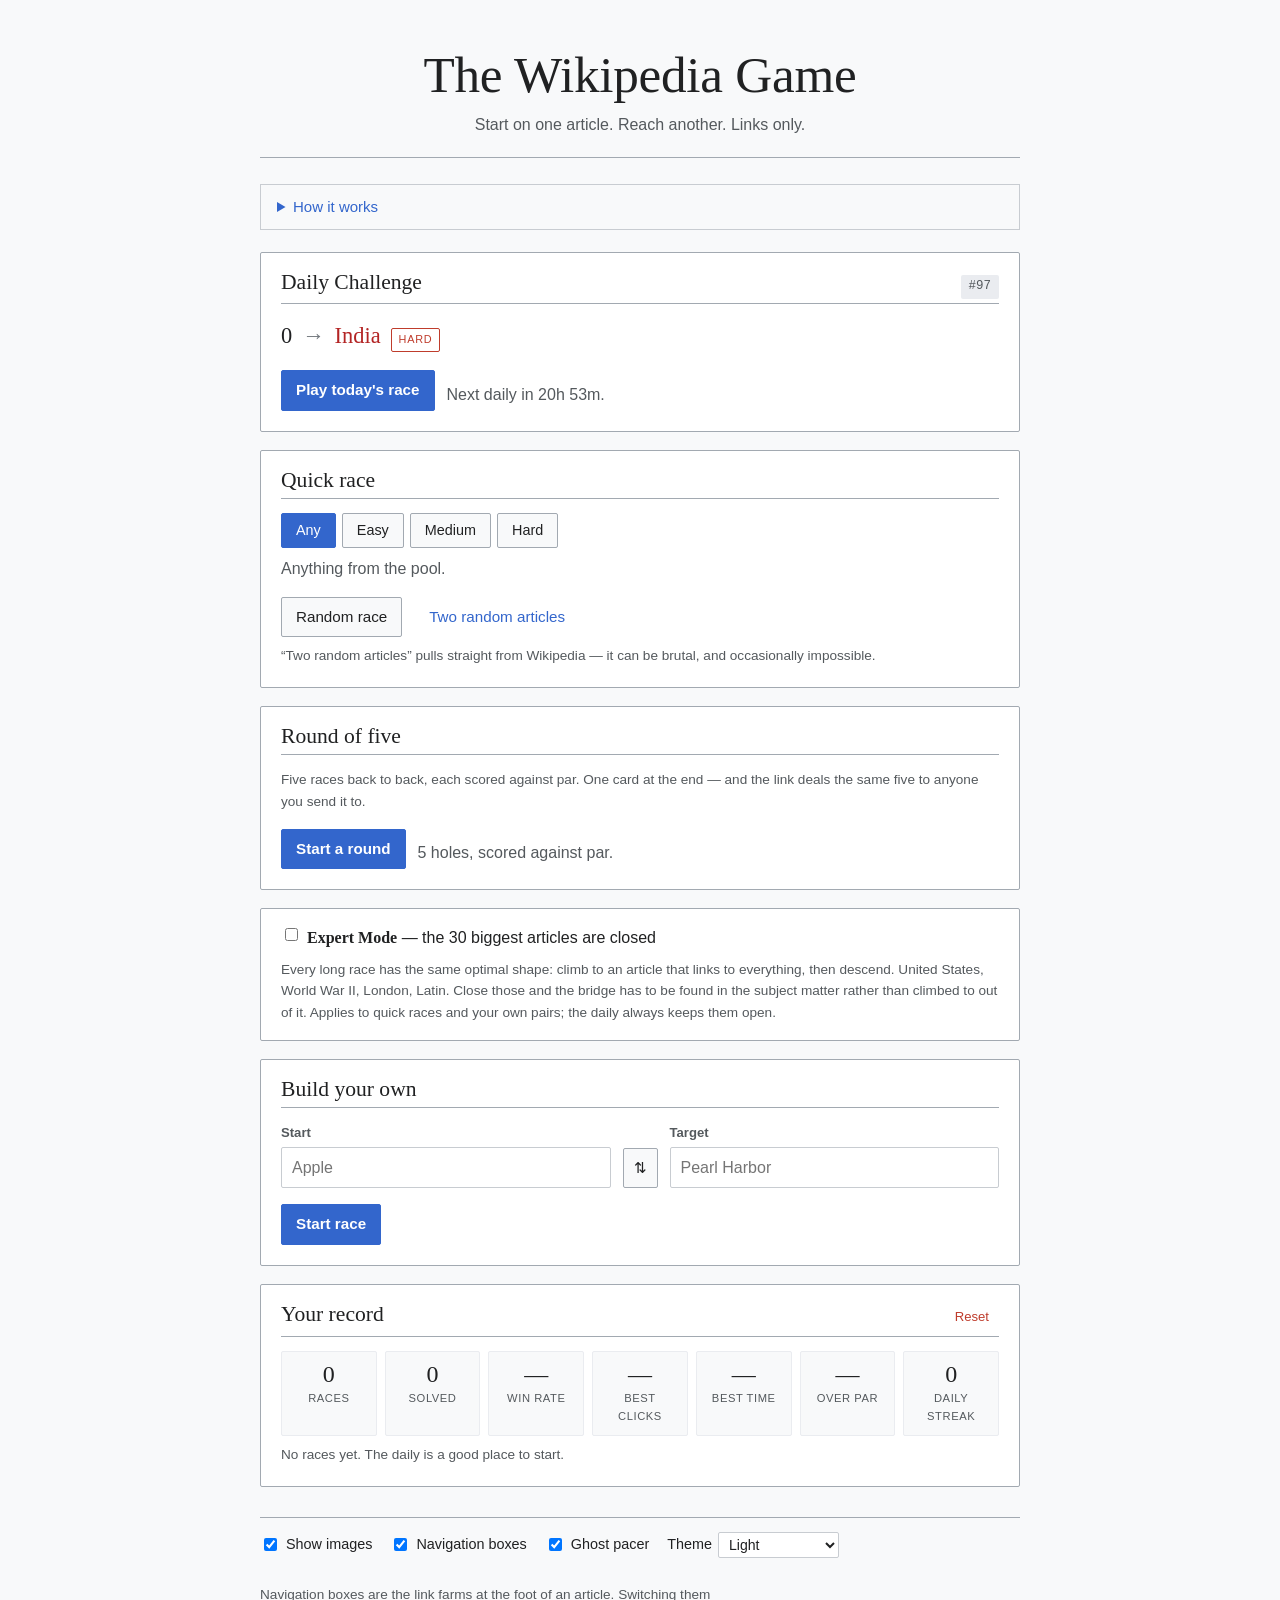
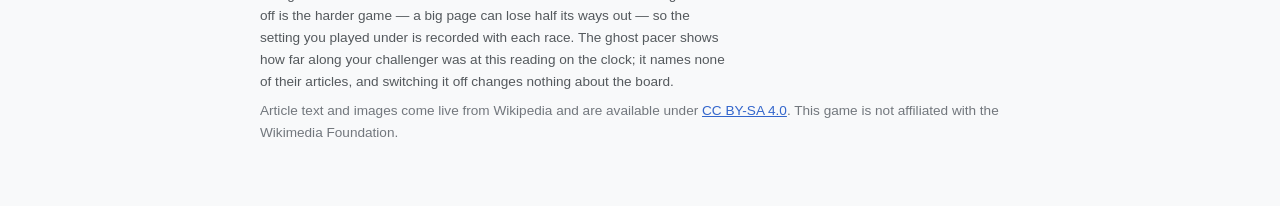
==== commit 8ae1654b: "A round of five: par scoring with somewhere to put it A single race is a score with nothing to compa" ====
--- a/index.html
+++ b/index.html
@@ -71,6 +71,22 @@
       <p class="muted small">“Two random articles” pulls straight from Wikipedia — it can be brutal, and occasionally impossible.</p>
     </section>
 
+    <section class="card" id="round-card">
+      <div class="card-head">
+        <h2>Round of five</h2>
+        <span class="pill" id="round-pill" hidden></span>
+      </div>
+      <p class="muted small">
+        Five races back to back, each scored against par. One card at the end —
+        and the link deals the same five to anyone you send it to.
+      </p>
+      <div class="card-foot">
+        <button class="btn btn-primary" id="btn-round">Start a round</button>
+        <button class="btn btn-ghost" id="btn-round-resume" hidden>Resume</button>
+        <p class="muted" id="round-status"></p>
+      </div>
+    </section>
+
     <section class="card card-mode">
       <label class="switch switch-mode">
         <input type="checkbox" id="opt-hubban">
@@ -156,6 +172,7 @@
       <h1 class="challenge-who" id="challenge-who"></h1>
       <div class="matchup" id="challenge-matchup"></div>
       <div class="result-stats" id="challenge-stats"></div>
+      <div class="scorecard" id="challenge-scorecard" hidden></div>
       <p class="muted small result-note" id="challenge-note" hidden></p>
       <p class="muted small result-note" id="challenge-hubban" hidden>
         Played in <strong>Expert Mode</strong>: the biggest articles on
@@ -171,7 +188,7 @@
         <button class="btn btn-primary btn-big" id="btn-accept">Race it</button>
         <button class="btn btn-ghost" id="btn-challenge-home">Not now</button>
       </div>
-      <p class="muted small">Same start, same target, same rules. Clock starts when the first article loads.</p>
+      <p class="muted small" id="challenge-foot">Same start, same target, same rules. Clock starts when the first article loads.</p>
     </div>
   </section>
 
@@ -183,6 +200,7 @@
         <div class="hud-target">
           <span class="hud-label">Target</span>
           <strong id="hud-target-title"></strong>
+          <span class="hud-mod hud-hole" id="hud-hole" hidden></span>
           <span class="hud-mod" id="hud-hubban" hidden
                 title="Expert Mode: the biggest articles on Wikipedia are closed on this board">Expert</span>
         </div>
@@ -219,6 +237,7 @@
       </div>
 
       <div class="challenge-banner" id="challenge-banner" hidden></div>
+      <div class="challenge-banner round-banner" id="round-banner" hidden></div>
 
       <div class="ghost-line" id="ghost-line" hidden
            title="Where your challenger was when their clock read what yours reads now.">
@@ -246,6 +265,7 @@
     <p class="crowd-line" id="result-crowd" hidden></p>
     <div class="result-challenge" id="result-challenge" hidden></div>
     <div class="result-path" id="result-path"></div>
+    <div class="scorecard" id="result-scorecard" hidden></div>
     <div class="result-best" id="result-best"></div>
     <label class="name-field" for="input-name">
       <span>Sign your challenge (optional)</span>
@@ -256,7 +276,12 @@
       <button class="btn" id="btn-copy-result">Copy result</button>
     </div>
     <p class="muted small" id="share-note"></p>
-    <div class="result-actions">
+    <div class="result-actions" id="round-actions" hidden>
+      <button class="btn btn-primary" id="btn-next-hole">Next hole →</button>
+      <button class="btn" id="btn-copy-card">Copy scorecard</button>
+      <button class="btn btn-ghost" id="btn-round-quit">Leave the round</button>
+    </div>
+    <div class="result-actions" id="single-actions">
       <button class="btn btn-ghost" id="btn-again">Play again</button>
       <button class="btn btn-ghost" id="btn-reverse" title="Same two articles, the other way round">Race it backwards</button>
       <button class="btn btn-ghost" id="btn-new">New race</button>
--- a/css/style.css
+++ b/css/style.css
@@ -1168,3 +1168,49 @@
 .par-badge.par-1 { color: var(--ink-2); }
 .par-badge.par-2, .par-badge.par-3 { color: var(--warn); border-color: var(--warn); }
 .par-badge.par-4 { color: var(--bad); border-color: var(--bad); }
+
+/* --------------------------------------------------------------- rounds -- */
+
+.round-banner { background: var(--surface-2); }
+
+/* The hole number sits beside the target like the Expert badge, but it is a
+   position in a round rather than a warning about the board. */
+.hud-mod.hud-hole { color: var(--ink-2); border-color: var(--line-2); }
+
+.scorecard { margin: 0 0 14px; }
+.card-rows {
+  list-style: none;
+  margin: 0 0 6px;
+  padding: 0;
+  border-top: 1px solid var(--line);
+}
+.card-row {
+  display: grid;
+  /* number, matchup, par, clicks, score — five cells, and the score must not
+     be the one that wraps onto a line of its own. */
+  grid-template-columns: 1.3rem minmax(0, 1fr) auto auto auto;
+  align-items: baseline;
+  gap: 2px 8px;
+  padding: 6px 2px;
+  border-bottom: 1px solid var(--line);
+  font-size: .9rem;
+}
+.card-n { color: var(--muted); font-size: .78rem; font-variant-numeric: tabular-nums; }
+.card-pair { min-width: 0; overflow-wrap: anywhere; color: var(--ink); }
+.card-par { color: var(--muted); font-size: .8rem; font-variant-numeric: tabular-nums; }
+.card-clicks { color: var(--ink-2); font-size: .85rem; font-variant-numeric: tabular-nums; }
+.card-score { justify-self: end; }
+
+/* A hole you have not reached is deliberately blank — seeing what is coming
+   is time to think about it that the clock is not charging you for. */
+.card-row.is-todo .card-pair { color: var(--muted); font-style: italic; }
+.card-row.is-lost .card-clicks { color: var(--bad); }
+.card-total { margin: 0; }
+
+/* Narrow: the matchup takes the first line to itself and the three figures
+   line up underneath it. */
+@media (max-width: 520px) {
+  .card-row { grid-template-columns: 1.3rem minmax(0, 1fr) auto auto; }
+  .card-pair { grid-column: 2 / -1; }
+  .card-par { grid-column: 2; }
+}
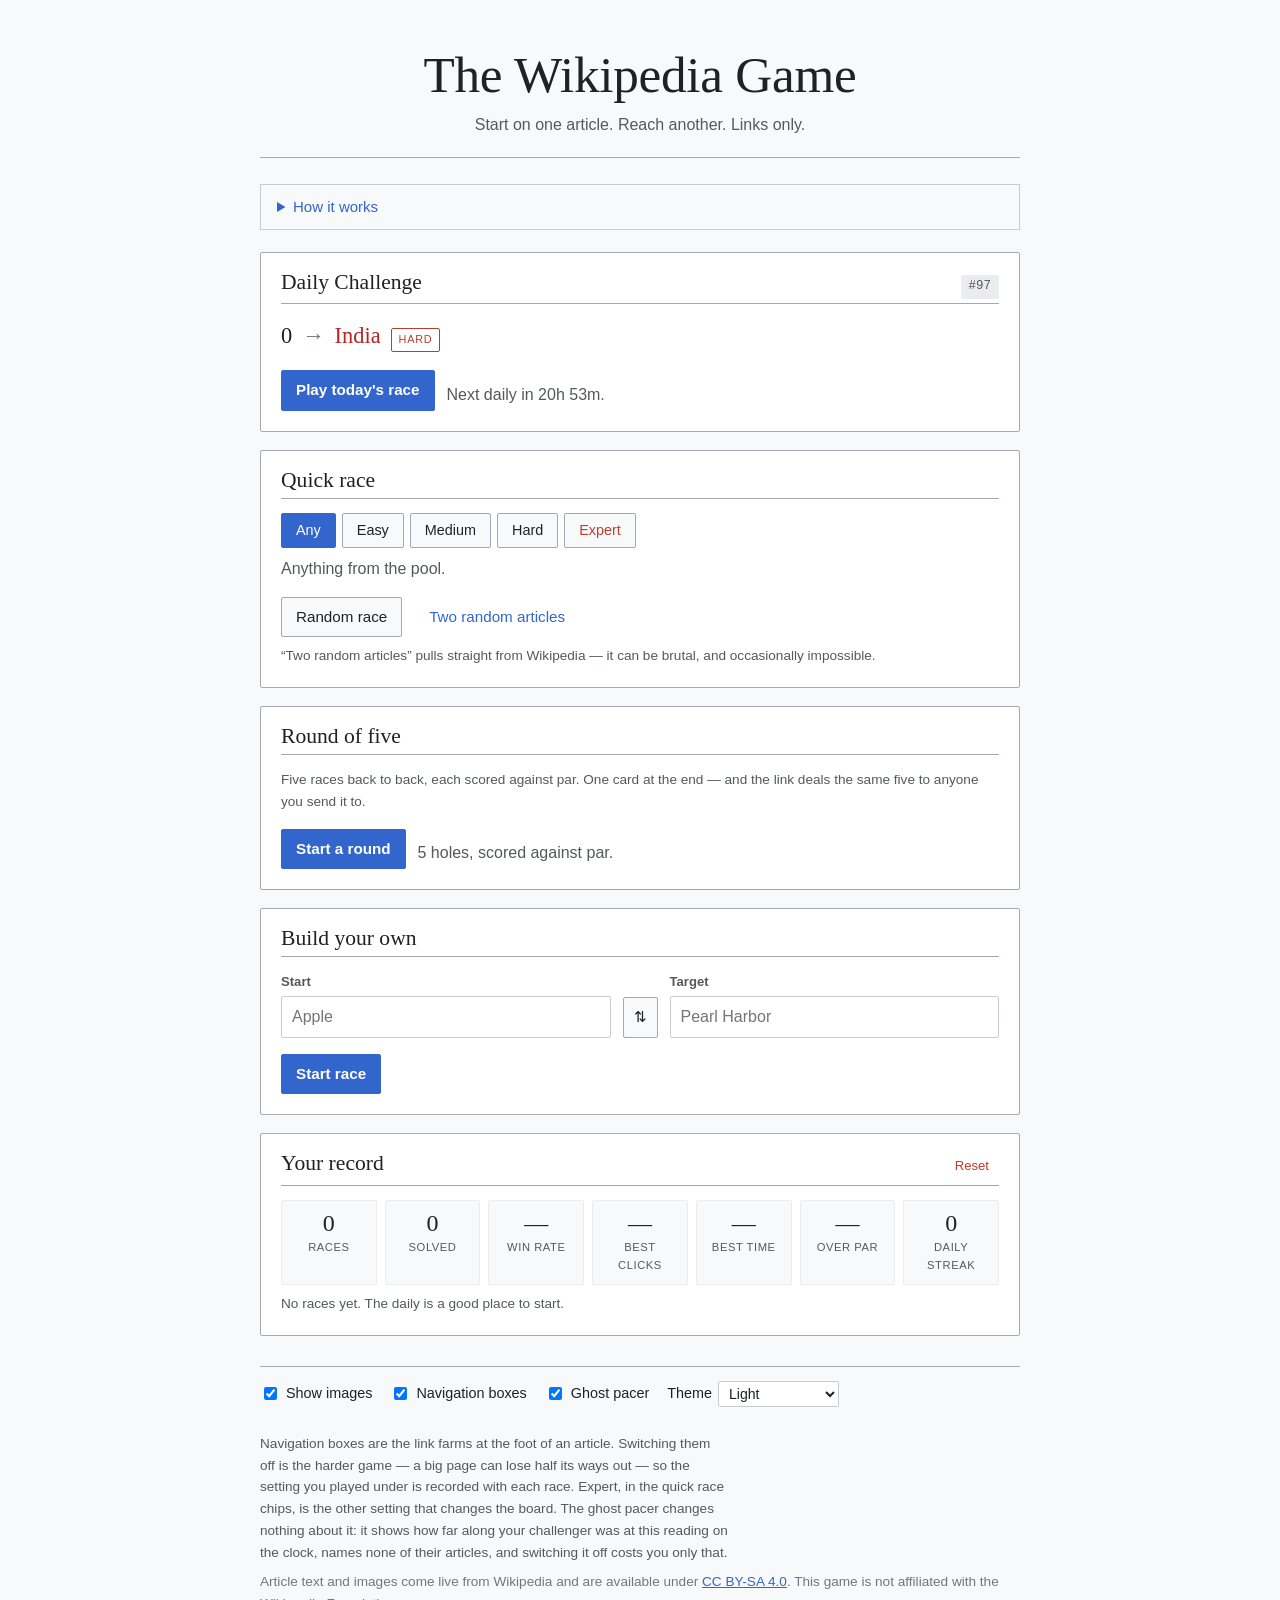
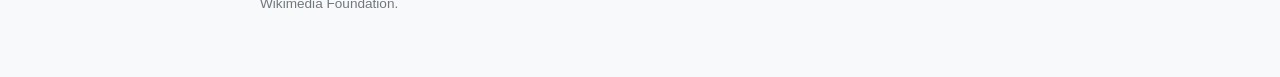
==== commit 99881123: "Expert becomes the rung above hard, not a switch of its own It was a standalone card with a checkbox" ====
--- a/index.html
+++ b/index.html
@@ -50,7 +50,7 @@
       </div>
       <p class="crowd-line" id="daily-crowd" hidden></p>
       <p class="muted small daily-note" id="daily-hubban" hidden>
-        Expert Mode is on, but the daily is always played with the big articles
+        Expert is selected, but the daily is always played with the big articles
         open — one shared board, one number to compare.
       </p>
     </section>
@@ -62,6 +62,7 @@
         <button class="chip" role="radio" aria-checked="false" data-difficulty="easy">Easy</button>
         <button class="chip" role="radio" aria-checked="false" data-difficulty="medium">Medium</button>
         <button class="chip" role="radio" aria-checked="false" data-difficulty="hard">Hard</button>
+        <button class="chip chip-expert" role="radio" aria-checked="false" data-difficulty="expert">Expert</button>
       </div>
       <p class="muted" id="difficulty-hint"></p>
       <div class="card-foot">
@@ -69,6 +70,13 @@
         <button class="btn btn-ghost" id="btn-wild">Two random articles</button>
       </div>
       <p class="muted small">“Two random articles” pulls straight from Wikipedia — it can be brutal, and occasionally impossible.</p>
+      <p class="muted small" id="expert-note" hidden>
+        <strong>Expert</strong> closes the <span id="hubban-count">30</span> biggest articles on
+        Wikipedia. Every long race has the same optimal shape — climb to something that links to
+        everything, then descend — and this shuts that off, so the bridge has to be found in the
+        subject matter rather than climbed to out of it. It applies to your own pairs and to a
+        round as well; the daily always keeps them open.
+      </p>
     </section>
 
     <section class="card" id="round-card">
@@ -85,20 +93,6 @@
         <button class="btn btn-ghost" id="btn-round-resume" hidden>Resume</button>
         <p class="muted" id="round-status"></p>
       </div>
-    </section>
-
-    <section class="card card-mode">
-      <label class="switch switch-mode">
-        <input type="checkbox" id="opt-hubban">
-        <span><strong>Expert Mode</strong> — the <span id="hubban-count">30</span> biggest articles are closed</span>
-      </label>
-      <p class="muted small">
-        Every long race has the same optimal shape: climb to an article that
-        links to everything, then descend. United States, World War II, London,
-        Latin. Close those and the bridge has to be found in the subject matter
-        rather than climbed to out of it. Applies to quick races and your own
-        pairs; the daily always keeps them open.
-      </p>
     </section>
 
     <section class="card">
@@ -152,10 +146,11 @@
       <p class="muted small settings-note">
         Navigation boxes are the link farms at the foot of an article. Switching
         them off is the harder game — a big page can lose half its ways out — so
-        the setting you played under is recorded with each race. The ghost pacer
-        shows how far along your challenger was at this reading on the clock; it
-        names none of their articles, and switching it off changes nothing about
-        the board.
+        the setting you played under is recorded with each race. Expert, in the
+        quick race chips, is the other setting that changes the board. The ghost
+        pacer changes nothing about it: it shows how far along your challenger
+        was at this reading on the clock, names none of their articles, and
+        switching it off costs you only that.
       </p>
       <p class="muted small">
         Article text and images come live from Wikipedia and are available under
--- a/css/style.css
+++ b/css/style.css
@@ -1107,9 +1107,11 @@
   cursor: not-allowed;
 }
 
-.card-mode { padding-top: 16px; padding-bottom: 16px; }
-.switch-mode { align-items: flex-start; font-size: 1rem; margin-bottom: 6px; }
-.switch-mode strong { font-family: var(--serif); }
+/* Expert is the rung above hard rather than a tier of its own, so its chip
+   carries the same warning colour the board wears in the HUD. */
+.chip-expert.is-on { background: var(--bad); border-color: var(--bad); color: var(--primary-ink); }
+.chip-expert:not(.is-on) { color: var(--bad); }
+#expert-note { max-width: 62ch; color: var(--ink-2); }
 .daily-note { margin: 10px 0 0; }
 
 /* The one thing in the HUD that says this board is not the ordinary one. It
